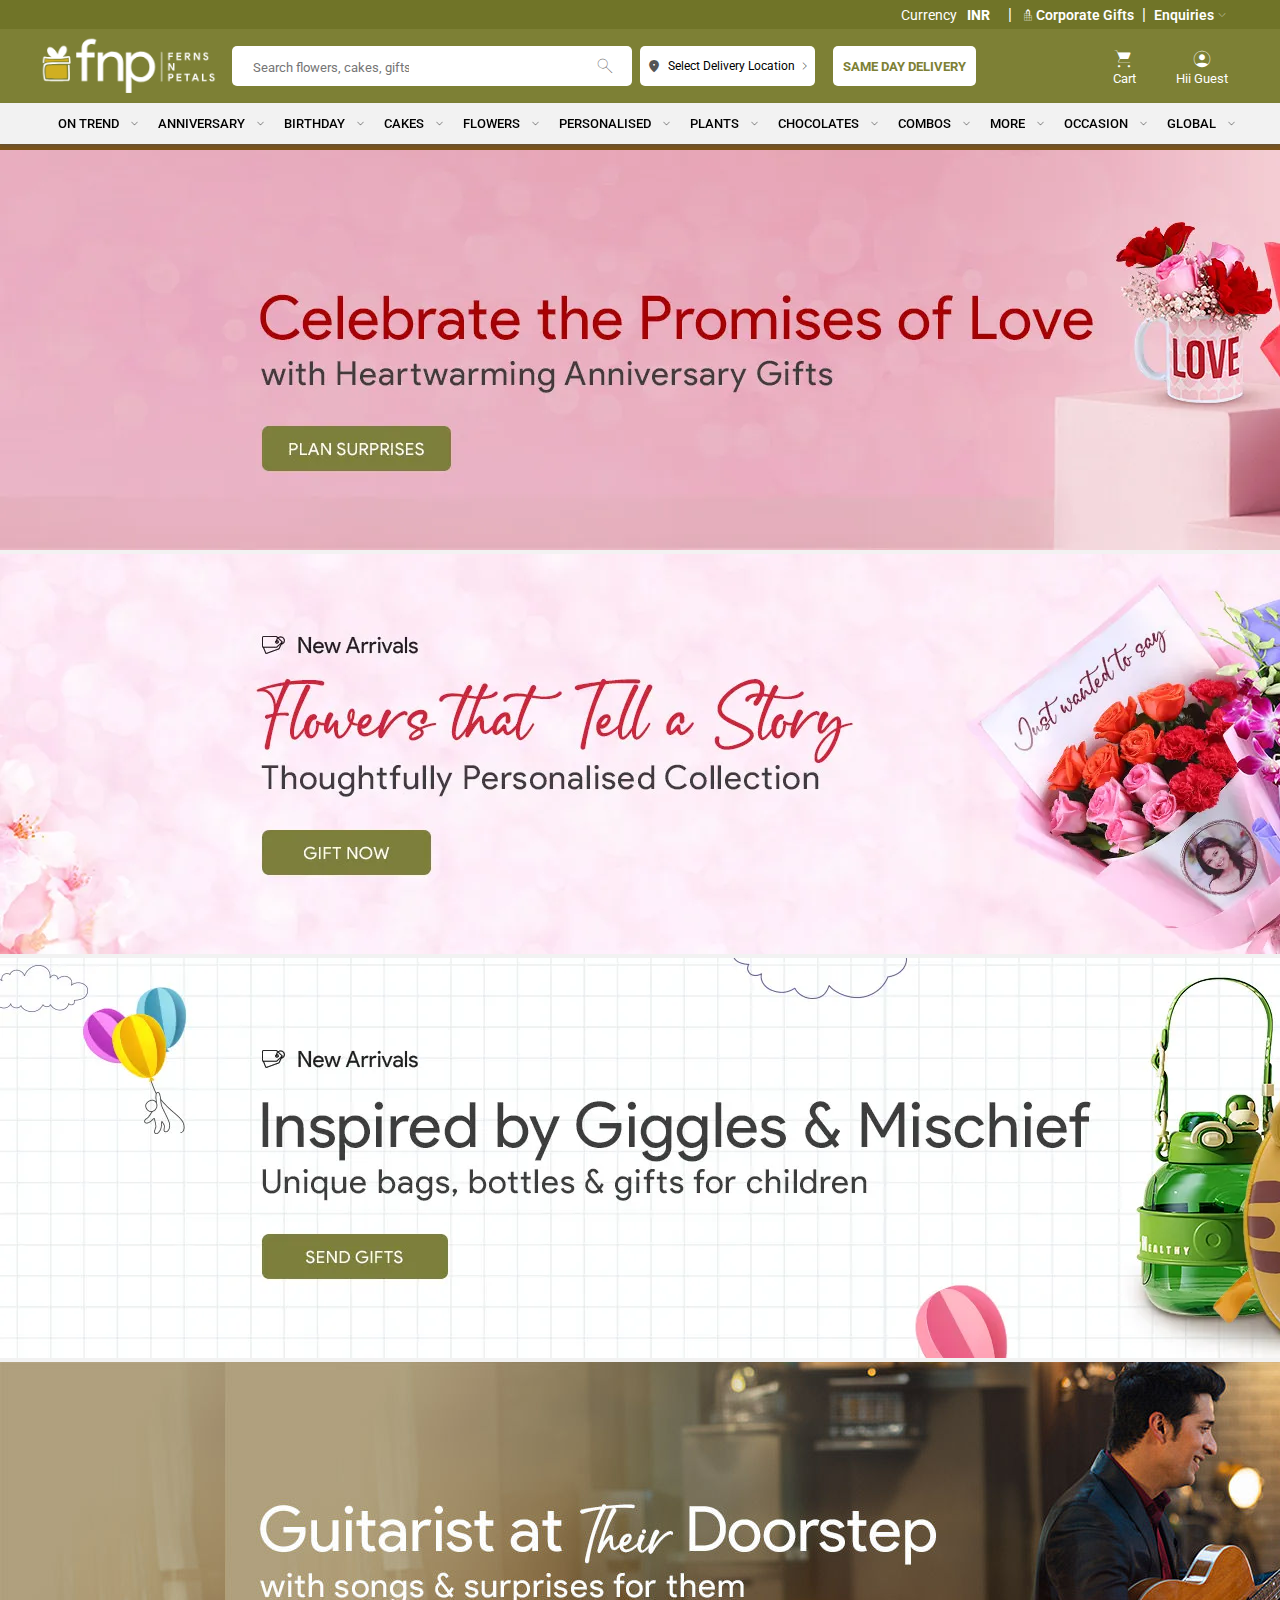
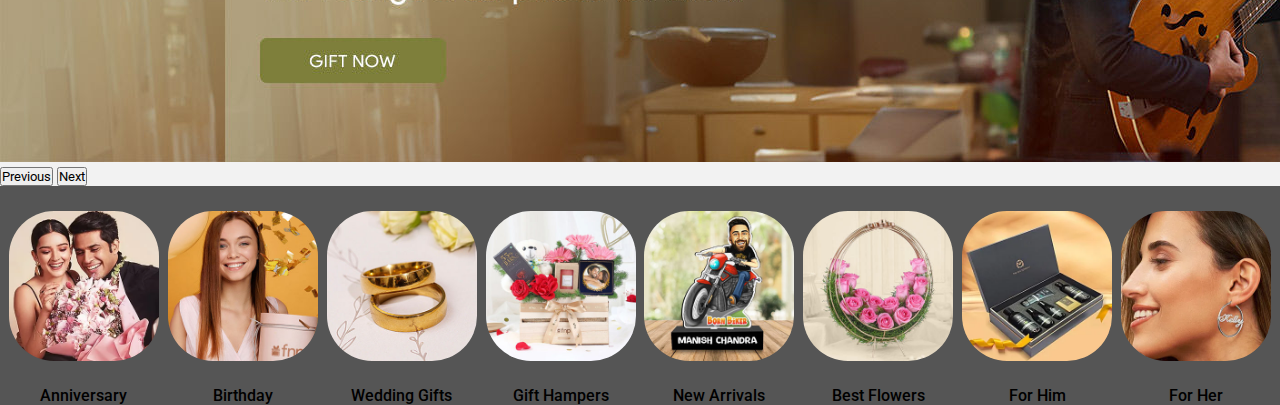
==== index.html @ ba860d09 "adding home page" ====
<!DOCTYPE html>
<html lang="en">
<head>
    <meta charset="UTF-8">
    <meta name="viewport" content="width=device-width, initial-scale=1.0">
    <title>FNP: India's #1 Online Gift Store | Flowers, Cakes, Gift Hampers etc.</title>
      <!-- favicon  -->
        <link rel="apple-touch-icon" sizes="180x180" href="./favicon/apple-touch-icon.png">
        <link rel="icon" type="image/png" sizes="32x32" href="./favicon/favicon-32x32.png">
        <link rel="icon" type="image/png" sizes="16x16" href="./favicon/favicon-16x16.png">
        <link rel="manifest" href="./favicon/site.webmanifest">
        <link rel="mask-icon" href="/safari-pinned-tab.svg" color="#5bbad5">
        <meta name="msapplication-TileColor" content="#da532c">
        <meta name="theme-color" content="#ffffff">
        <!-- css file -->
        <link rel="stylesheet" href="./css/style.css">
        <!-- bootstrap -->
        <link href="https://cdn.jsdelivr.net/npm/bootstrap@5.3.2/dist/css/bootstrap.min.css" rel="stylesheet" integrity="sha384-T3c6CoIi6uLrA9TneNEoa7RxnatzjcDSCmG1MXxSR1GAsXEV/Dwwykc2MPK8M2HN" crossorigin="anonymous">
        <!-- icon link -->
        <link rel="stylesheet" href="https://fonts.googleapis.com/css2?family=Material+Symbols+Outlined:opsz,wght,FILL,GRAD@24,400,1,0" />
        <!-- icons style -->
        <style>
.material-symbols-outlined {
  font-variation-settings:
  'FILL' 1,
  'wght' 100,
  'GRAD' -25,
  'opsz' 20
}
</style>
<body>
    <header>
        <nav>
            <div class="infotoolbar">
                <div class="text">
                    <a href="#" class="innertext">
                        <p class="currency">Currency<span class="inr">inr</span></p>
                        <!-- <i class="material-symbols-outlined">
                            expand_more
                        </i> -->
                        <i class="fa-solid fa-angle-down"></i>
                    </a>
                    <span class="partitionLine">|</span>
                    <a href="#" class="innertext">
                        <i class="material-symbols-outlined">
                            location_city
                            </i>
                       <p class="list"> Corporate Gifts</p>
                    </a>
                    <span class="partitionLine">|</span>
                    <a href="#" class="innertext">
                       <p class="list enquiries"> enquiries</p>
                        <i class="material-symbols-outlined">
                            expand_more
                        </i>
                      
                    </a>
                </div>
            </div>
            <!-- main tool bar -->
            <div class="maintoolbar">
                <div class="front">
                    <div class="logo">
                        <img src="./images/fnplogo.png" alt="fnp_logo">
                    </div>
                    <div class="input_icon_wrapper">
                            <form method="" action="">
                                <input type="text" name="search" size="" placeholder="       Search flowers, cakes, gifts, etc.">
                            </form>
                            <i class="material-symbols-outlined searchicon">
                                search
                            </i>
                    </div>
                    <div class="location">
                        <i class="material-symbols-outlined l_icon location_icon">
                            location_on
                        </i>
                        <p class="icon_text">select delivery location</p>
                        <i class="material-symbols-outlined forward_icon l_icon">
                                arrow_forward_ios
                        </i>
                    </div>
                    <div class="samedaydelivery">
                        <p class="icon_text ">same day delivery</p>
                    </div>
                    
                </div>
                <div class="end">
                    <div class="cart endbox">
                        <i class="material-symbols-outlined">
                            shopping_cart
                        </i>
                        <p>cart</p>
                    </div>
                    <div class="guest endbox">
                        <i class="material-symbols-outlined">
                            account_circle
                        </i>
                        <p>hii guest</p>
                    </div>
                </div>
            </div>
        </nav>
        <!-- categories -->
        <div class="categories">
            <div class="sub-categories">
                <p>on trend</p>
                <i class="material-symbols-outlined expand_more_icon">
                    expand_more
                </i>
            </div>
            <div class="sub-categories">
                <p>anniversary</p>
                <i class="material-symbols-outlined expand_more_icon">
                    expand_more
                </i>
            </div>
            <div class="sub-categories">
                <p>birthday</p>
                <i class="material-symbols-outlined expand_more_icon">
                    expand_more
                </i>
            </div>
            <div class="sub-categories">
                <p>cakes</p>
                <i class="material-symbols-outlined expand_more_icon">
                    expand_more
                </i>
            </div>
            <div class="sub-categories">
                <p>flowers</p>
                <i class="material-symbols-outlined expand_more_icon">
                    expand_more
                </i>
            </div>
            <div class="sub-categories">
                <p>personalised</p>
                <i class="material-symbols-outlined expand_more_icon">
                    expand_more
                </i>
            </div>
            <div class="sub-categories">
                <p>plants</p>
                <i class="material-symbols-outlined expand_more_icon">
                    expand_more
                </i>
            </div>
            <div class="sub-categories">
                <p>chocolates</p>
                <i class="material-symbols-outlined expand_more_icon">
                    expand_more
                </i>
            </div>
            <div class="sub-categories">
                <p>combos</p>
                <i class="material-symbols-outlined expand_more_icon">
                    expand_more
                </i>
            </div>
            <div class="sub-categories">
                <p>more</p>
                <i class="material-symbols-outlined expand_more_icon">
                    expand_more
                </i>
            </div>
            <div class="sub-categories">
                <p>occasion</p>
                <i class="material-symbols-outlined expand_more_icon">
                    expand_more
                </i>
            </div>
            <div class="sub-categories">
                <p>global</p>
                <i class="material-symbols-outlined expand_more_icon">
                    expand_more
                </i>
            </div>
        </div>
    </header>
    <div class="shadow">
    </div>
    <!--  ============================header end ==================================-->
    <main>
        <section class="crasoul">
        <!-- crawsol -->
                <div id="carouselExample" class="carousel slide">
                    <div class="carousel-inner">
                    <div class="carousel-item active">
                        <img src="./images/carousle/c1.webp" class="d-block w-100" alt="...">
                    </div>
                    <div class="carousel-item">
                        <img src="./images/carousle/c2.webp" class="d-block w-100" alt="...">
                    </div>
                    <div class="carousel-item">
                        <img src="./images/carousle/c3.webp" class="d-block w-100" alt="...">
                    </div>
                    <div class="carousel-item">
                        <img src="./images/carousle/c4.jpg" class="d-block w-100" alt="...">
                    </div>
                    </div>
                    <button class="carousel-control-prev" type="button" data-bs-target="#carouselExample" data-bs-slide="prev">
                    <span class="carousel-control-prev-icon" aria-hidden="true"></span>
                    <span class="visually-hidden">Previous</span>
                    </button>
                    <button class="carousel-control-next" type="button" data-bs-target="#carouselExample" data-bs-slide="next">
                    <span class="carousel-control-next-icon" aria-hidden="true"></span>
                    <span class="visually-hidden">Next</span>
                    </button>
                </div>
        </section>
        <!-- image 1st-->
        <section>
           <div class="img-sec-start1">
                <div class="img-section1">
                    <a>
                        <figure>
                            <img src="./images/image1stsection/s1.webp" alt="anniversary">
                        </figure>
                        
                        <p>anniversary</p>
                    </a>
                </div>
                <div class="img-section1">
                    <a>
                        <figure>
                            <img src="./images/image1stsection/s2.jpg" alt="anniversary">
                        </figure>
                        <p>birthday</p>
                    </a>
                </div>
                <div class="img-section1">
                    <a>
                        <figure>
                            <img src="./images/image1stsection/s3.jpg" alt="anniversary">
                        </figure>
                       
                        <p>wedding gifts</p>
                    </a>
                </div>
                <div class="img-section1">
                    <a>
                        <figure>
                            <img src="./images/image1stsection/s4.jpg" alt="anniversary">
                        </figure>
                      
                        <p>gift hampers</p>
                    </a>
                </div>
                <div class="img-section1">
                    <a>
                        <figure>
                            <img src="./images/image1stsection/s5.jpg" alt="anniversary">
                        </figure>
                        
                        <p>new arrivals</p>
                    </a>
                </div>
                <div class="img-section1">
                    <a>
                        <figure>
                            <img src="./images/image1stsection/s6.jpg" alt="anniversary">
                        </figure>
                        <p>best flowers</p>
                    </a>
                </div>
                <div class="img-section1">
                    <a>
                       <figure>
                            <img src="./images/image1stsection/s7.webp" alt="anniversary">
                       </figure>
                        <p>for him</p>
                    </a>
                </div>
                <div class="img-section1">
                    <a>
                        <figure>
                            <img src="./images/image1stsection/s8.webp" alt="anniversary">
                        </figure>
                        <p>for her</p>
                    </a>
                </div>
           </div>
        </section>
    </main>
    <!-- bootsttrap -->
    <script src="https://cdn.jsdelivr.net/npm/bootstrap@5.3.2/dist/js/bootstrap.bundle.min.js" integrity="sha384-C6RzsynM9kWDrMNeT87bh95OGNyZPhcTNXj1NW7RuBCsyN/o0jlpcV8Qyq46cDfL" crossorigin="anonymous"></script>
</body>
</html>
---- css/style.css ----
@import url('https://fonts.googleapis.com/css2?family=Poppins:ital,wght@0,400;1,100;1,700&family=Roboto&family=Roboto+Condensed:ital,wght@0,400;0,500;1,400&display=swap');

*{
    margin: 0px;
    padding: 0px;
    box-sizing: border-box;
    font-family: 'Roboto', sans-serif;
}

body{
    background-color: rgb(242,242,242);
    position: relative;
}

p{
    margin: 0px !important;
}
.material-symbols-outlined{
    font-size: 16px;
}

header{
    width: 100%;
    position: fixed;
    top: 0px;
    z-index: 2;
}  

nav{
    background-color: rgb(125,128,53);
    width: 100%;
}

.infotoolbar{
    background-color:rgb(112,116,40);
    padding: 5px 50px 5px 5px;
    width: 100%;
}

.text{
    display: flex;
    justify-content: flex-end;
    align-items: center;
    width: 100%;
}

.text>a{
    text-decoration: none;
    color: white;
    height: 100%;
}

.text>.innertext{
    display: flex;
    align-items: center;
    
    
}

.partitionLine{
    color: white;
    margin: 0px 8px;
}

.inr{
    text-transform: uppercase;
    font-weight: 800;
    font-family: 'Roboto', sans-serif;
    font-size: 14px;
    margin: 0px 10px;
}

.list{
    text-transform: capitalize;
    font-family: 'Roboto', sans-serif;
    font-size: 14px;
    font-weight: 600;
    
}

.enquiries{
    margin-right: 10px;
}

.currency{
    text-transform: capitalize;
    font-family: 'Roboto', sans-serif;
    font-size: 14px;
}

.innertext>i{
    font-size: 16px;
    vertical-align: baseline;
}

/*2 nav*/
.maintoolbar{
    display: flex;
    justify-content: space-between;
    align-items: center;
    width: 95%;
    margin: auto;
}

.front{
    display: flex;
    align-items: center;
    align-content: center;
}

.logo{
    width: 200px;
}

.logo>img{
    width: 100%;
}

.input_icon_wrapper{
    display: flex;
    background-color: rgb(255,255,255);
    border-radius: 5px; 
    height: 40px;
    width: 400px;
    align-items: center;
    justify-content: space-between;
}

.input_icon_wrapper>form>input{
    /* background-color: rgb(255,255,255);
    border-radius: 5px; */
    
    outline: none;
    border: none;
}

.searchicon{
    margin-top: 0px;
    margin-right: 15px;
    color: #555555;
}
.location{
    display: flex;
    background-color: white;
    height: 40px;
    margin: 0px 8px;
    align-items: center;
    border-radius: 5px;
}

.l_icon{
    margin: 0px 5px;
}

.location>.location_icon{
    font-size: 18px;
    font-weight: 500;
    vertical-align: baseline;
    color: #555555;
    
}
 .location>.forward_icon{
    font-size: 10px;
} 

.icon_text{
    font-family: 'Roboto', sans-serif;
    font-size: 12px;
    text-transform: capitalize;
}

.samedaydelivery{
    display: flex;
    background-color: white;
    height: 40px;
    margin: 0px 10px;
    align-items: center;
    padding: 10px;
    border-radius: 5px;
    background-color: white;
    color:  rgb(125,128,53);
}

.samedaydelivery>p{
    text-transform: uppercase;
    font-size: 13px;
    font-weight: 700;
}

/*main nav 2npart*/

.end{
    display: flex;
    justify-content: space-between;
}

.endbox{
    display: flex;
    flex-direction: column;
    margin: 0px 20px;
    align-items: center;
    color: white;
    text-transform: capitalize;
}

.endbox>p{
    font-size: 13px;
    font-weight: 400;
}

 /*header categories */

.categories{
    width: 100%;
    margin: auto;
    display: flex;
    padding-left: 50px;
    background-color: rgb(242,242,242);
    box-shadow: 0px 2px 3px 0px rgba(82, 81, 81, 0.5);
    z-index: 1;
    position: relative;
}

.sub-categories{
    display: flex;
    align-items: center;
    align-content: center;
    padding: 13px 8px;
}

.sub-categories>p{
    text-transform: uppercase;
    font-size: 13px;
    font-weight: 500;
}

.sub-categories>.expand_more_icon{
    font-size: 15px;
    font-weight: 600;
    margin-left: 8px;
} 

.shadow{
    width: 100%;
    height: 150px;
    background-color: rgb(124, 84, 25);
}

/* img section 1st img section */

.img-sec-start1{
    display: flex;
    justify-content: space-evenly;
    width: 100%;
    background-color: #555555;
}

.img-section1>a{
    display: flex;
    flex-direction: column;
    align-items: center;
   
}

.img-section1>a>figure{
    width: 150px;
    height: 150px;
    background-color: #555555;
    margin: 25px 0px;
    border-radius: 30%;
}

.img-section1>a>figure>img{
    width: 100%;
    border-radius: 30%;
}

.img-section1>a>p{
    text-transform: capitalize;
    font-size: 16px;
    font-weight: 500;
    font-family: 'Roboto', sans-serif;
}
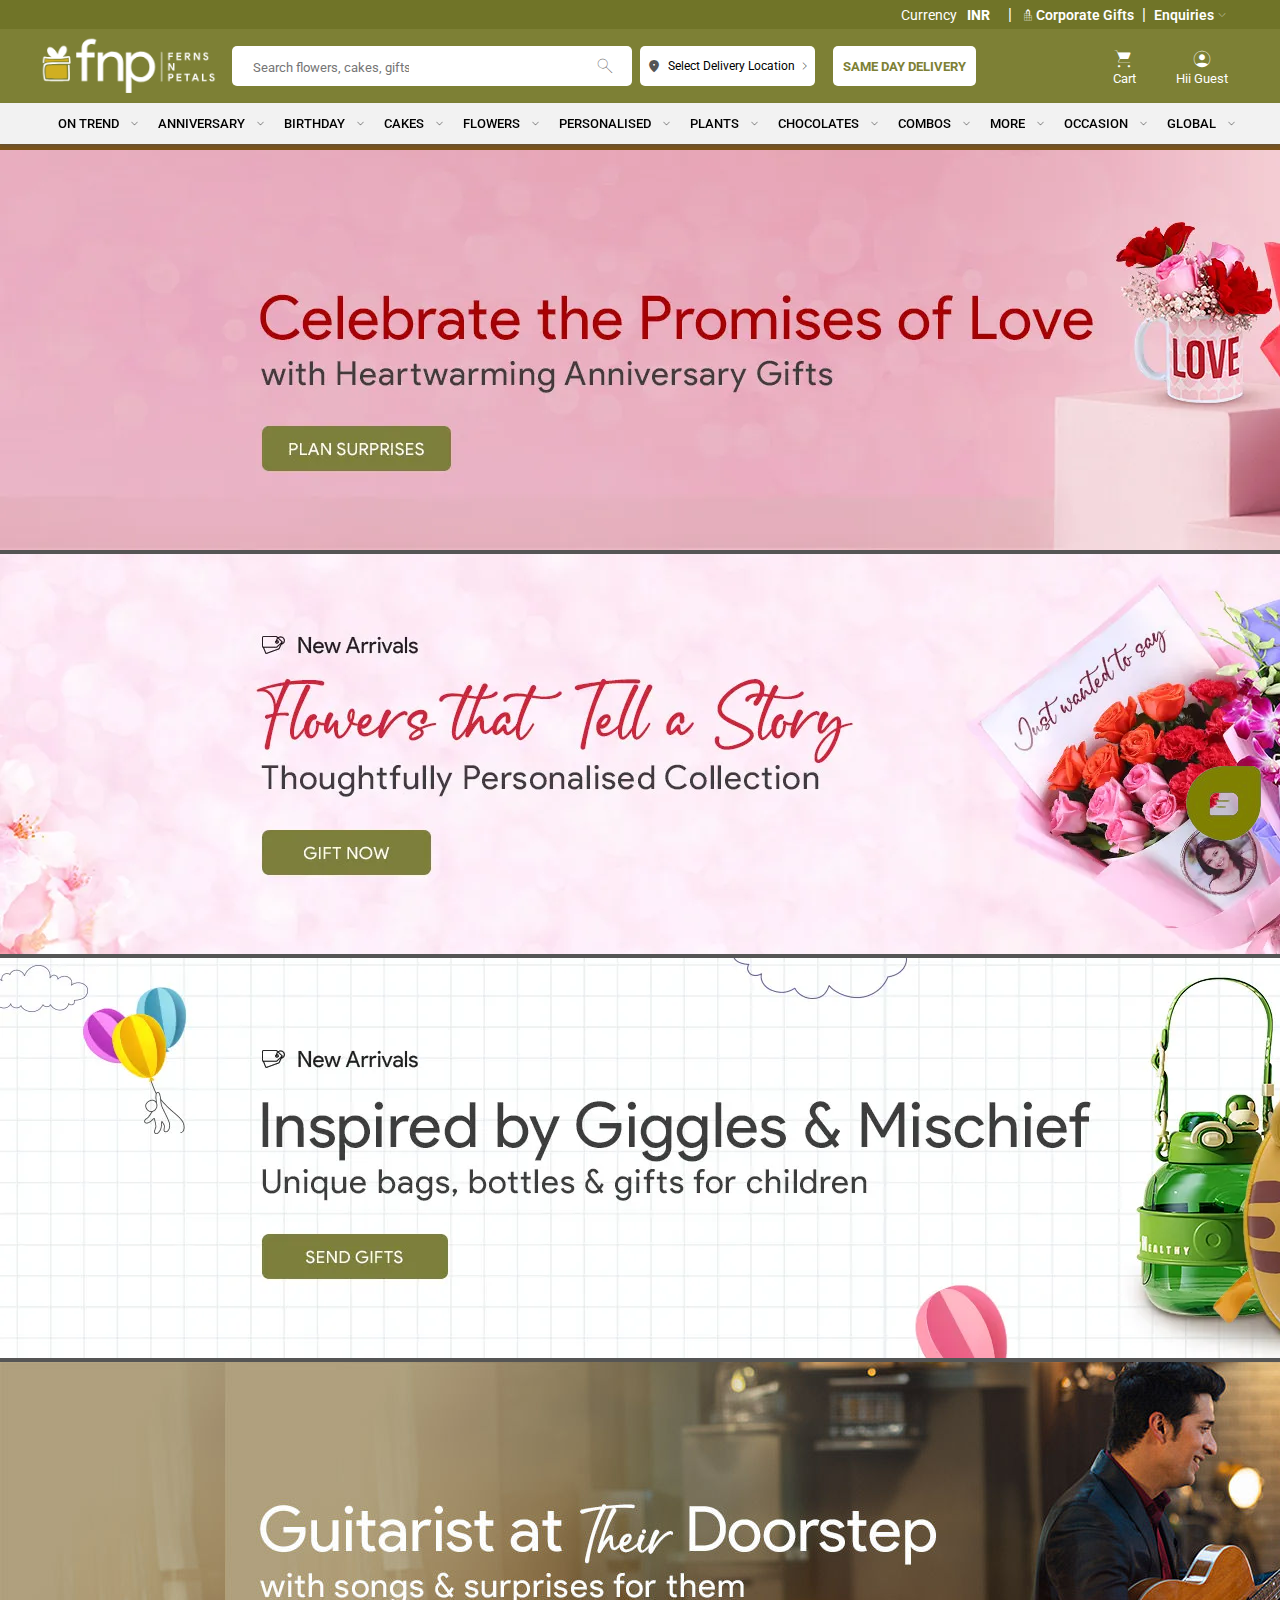
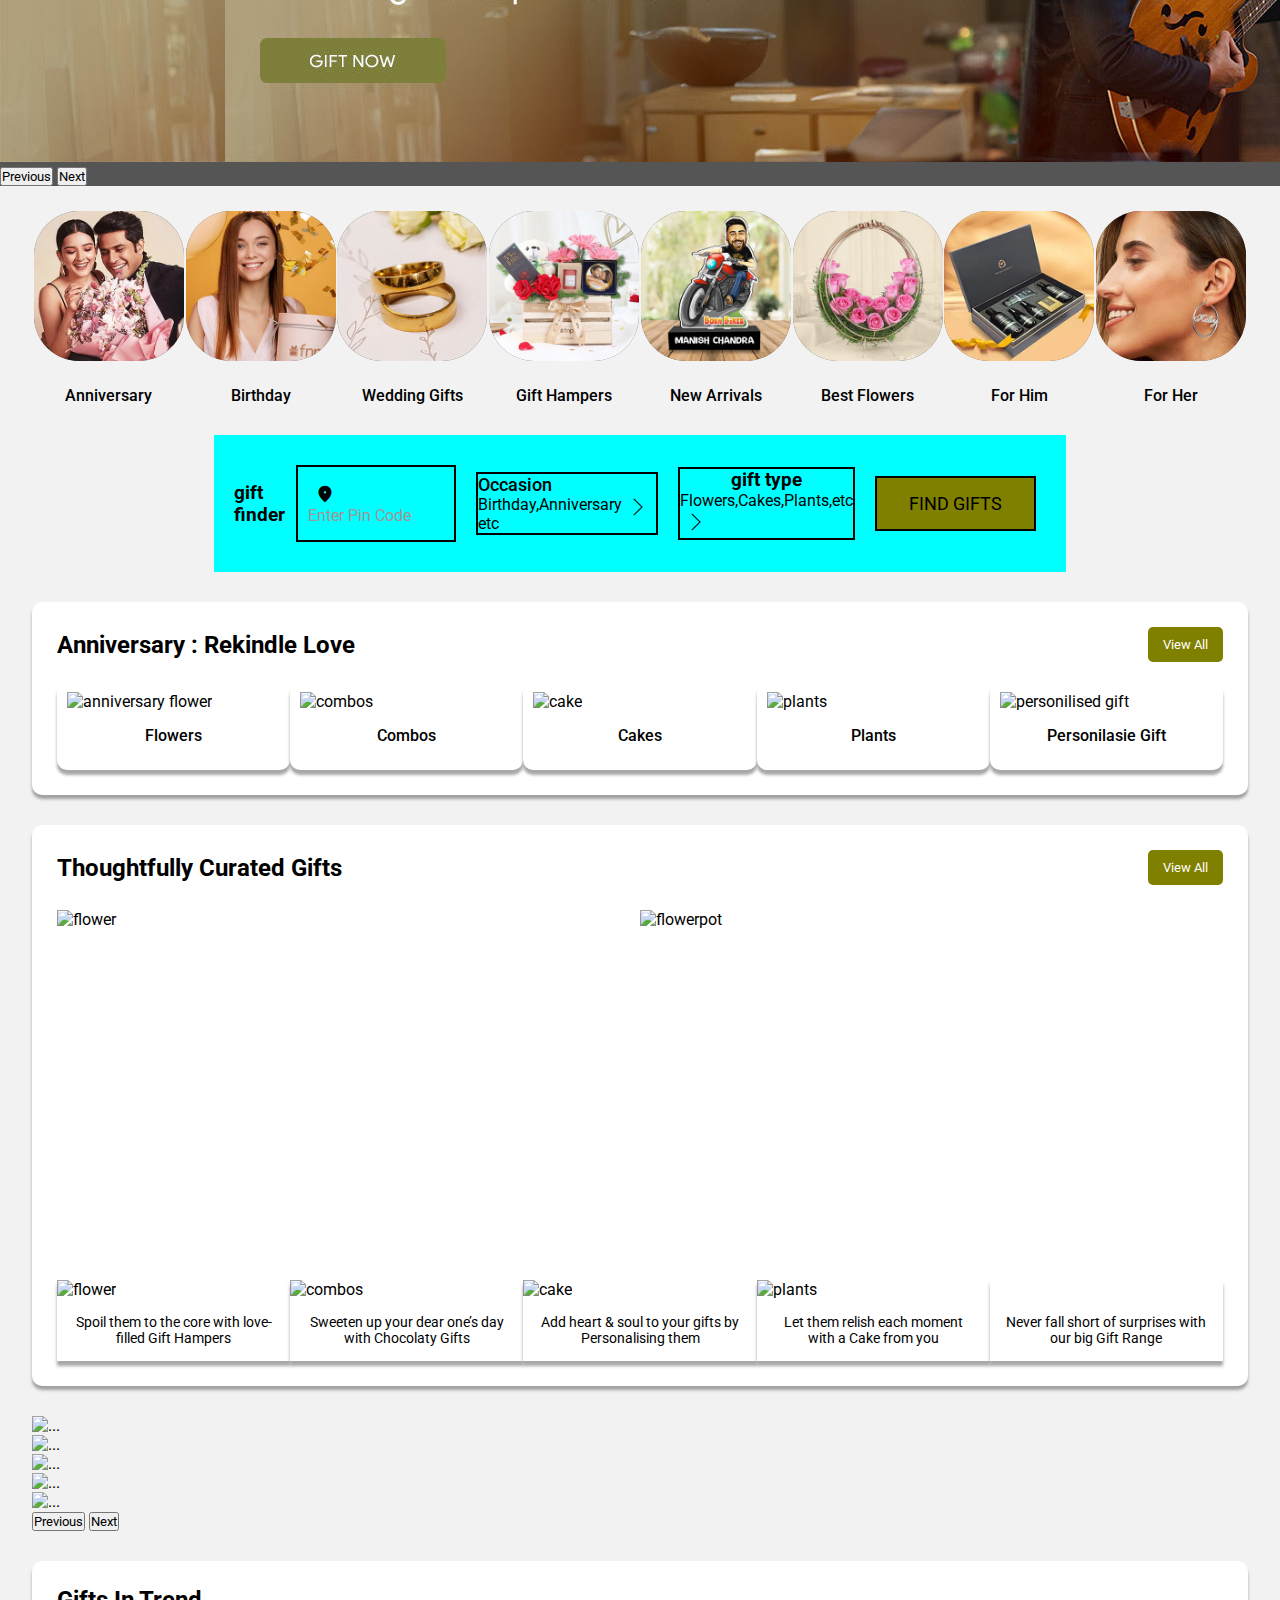
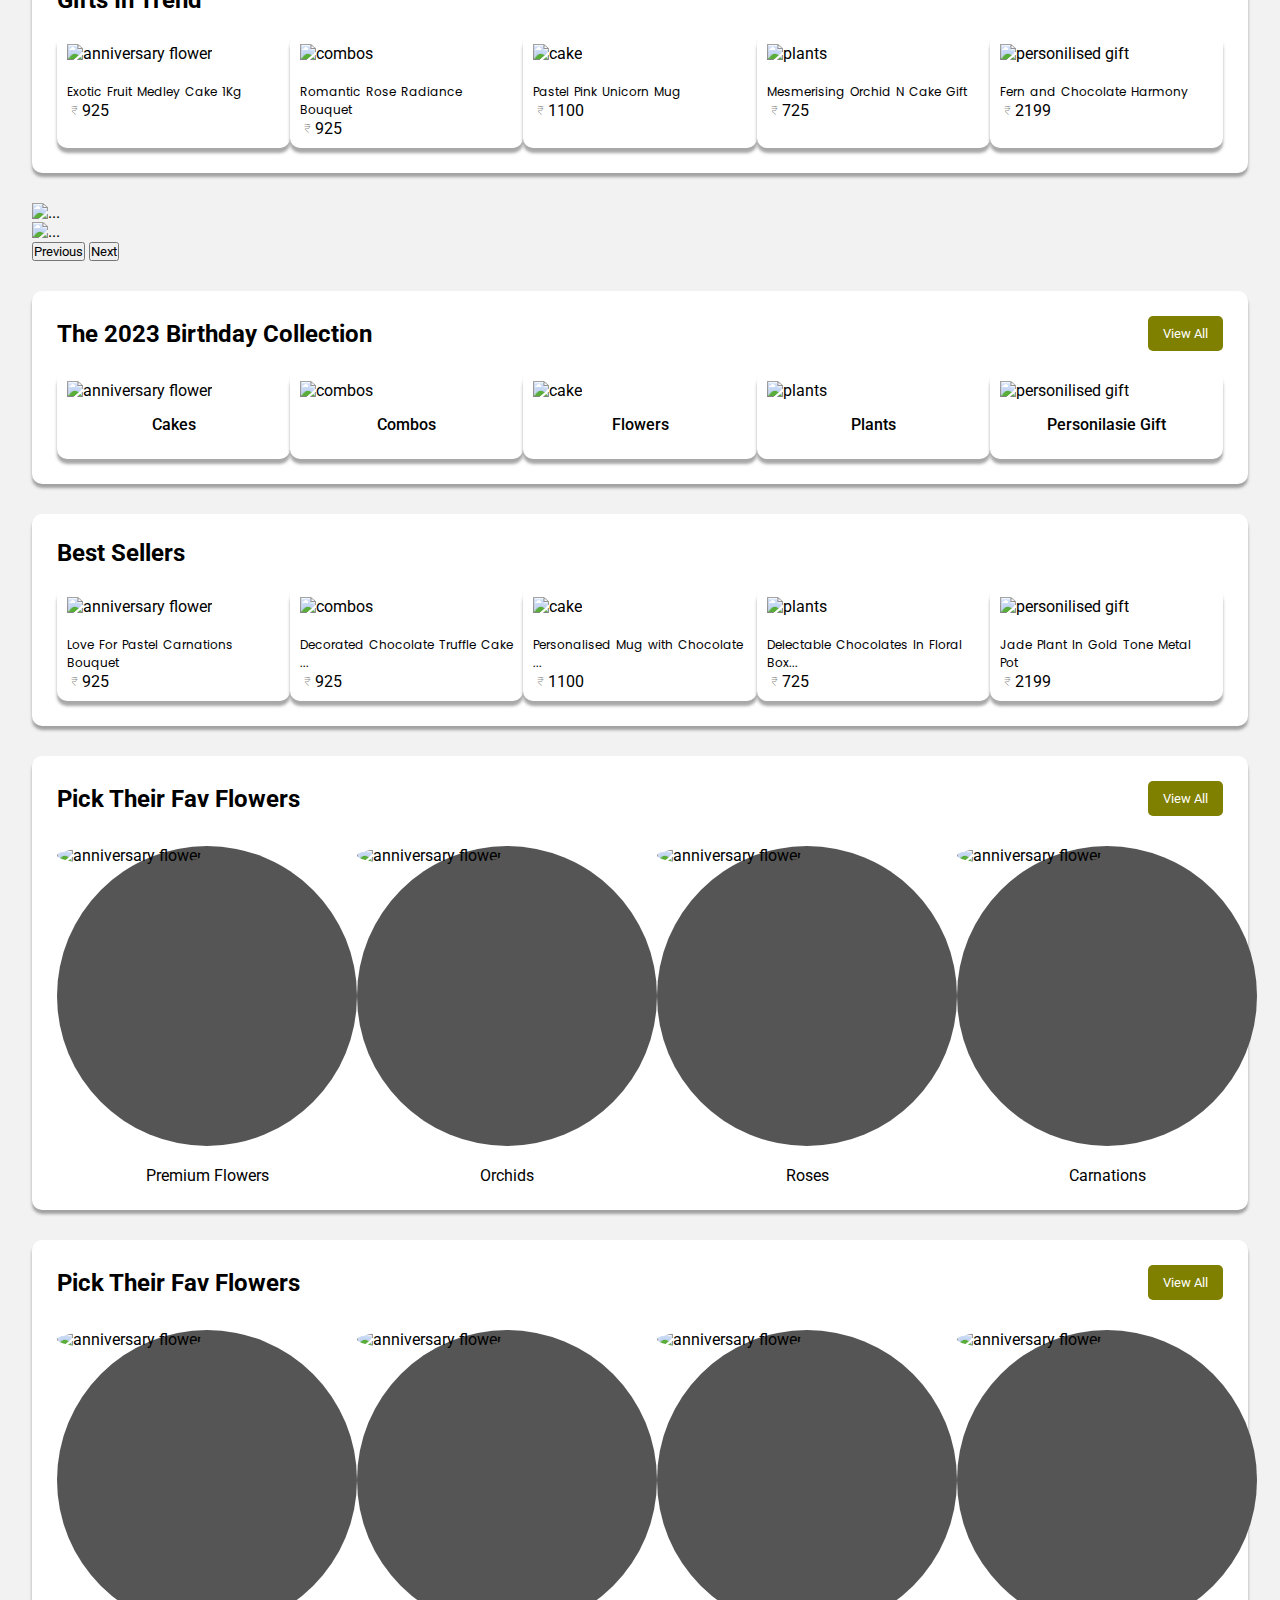
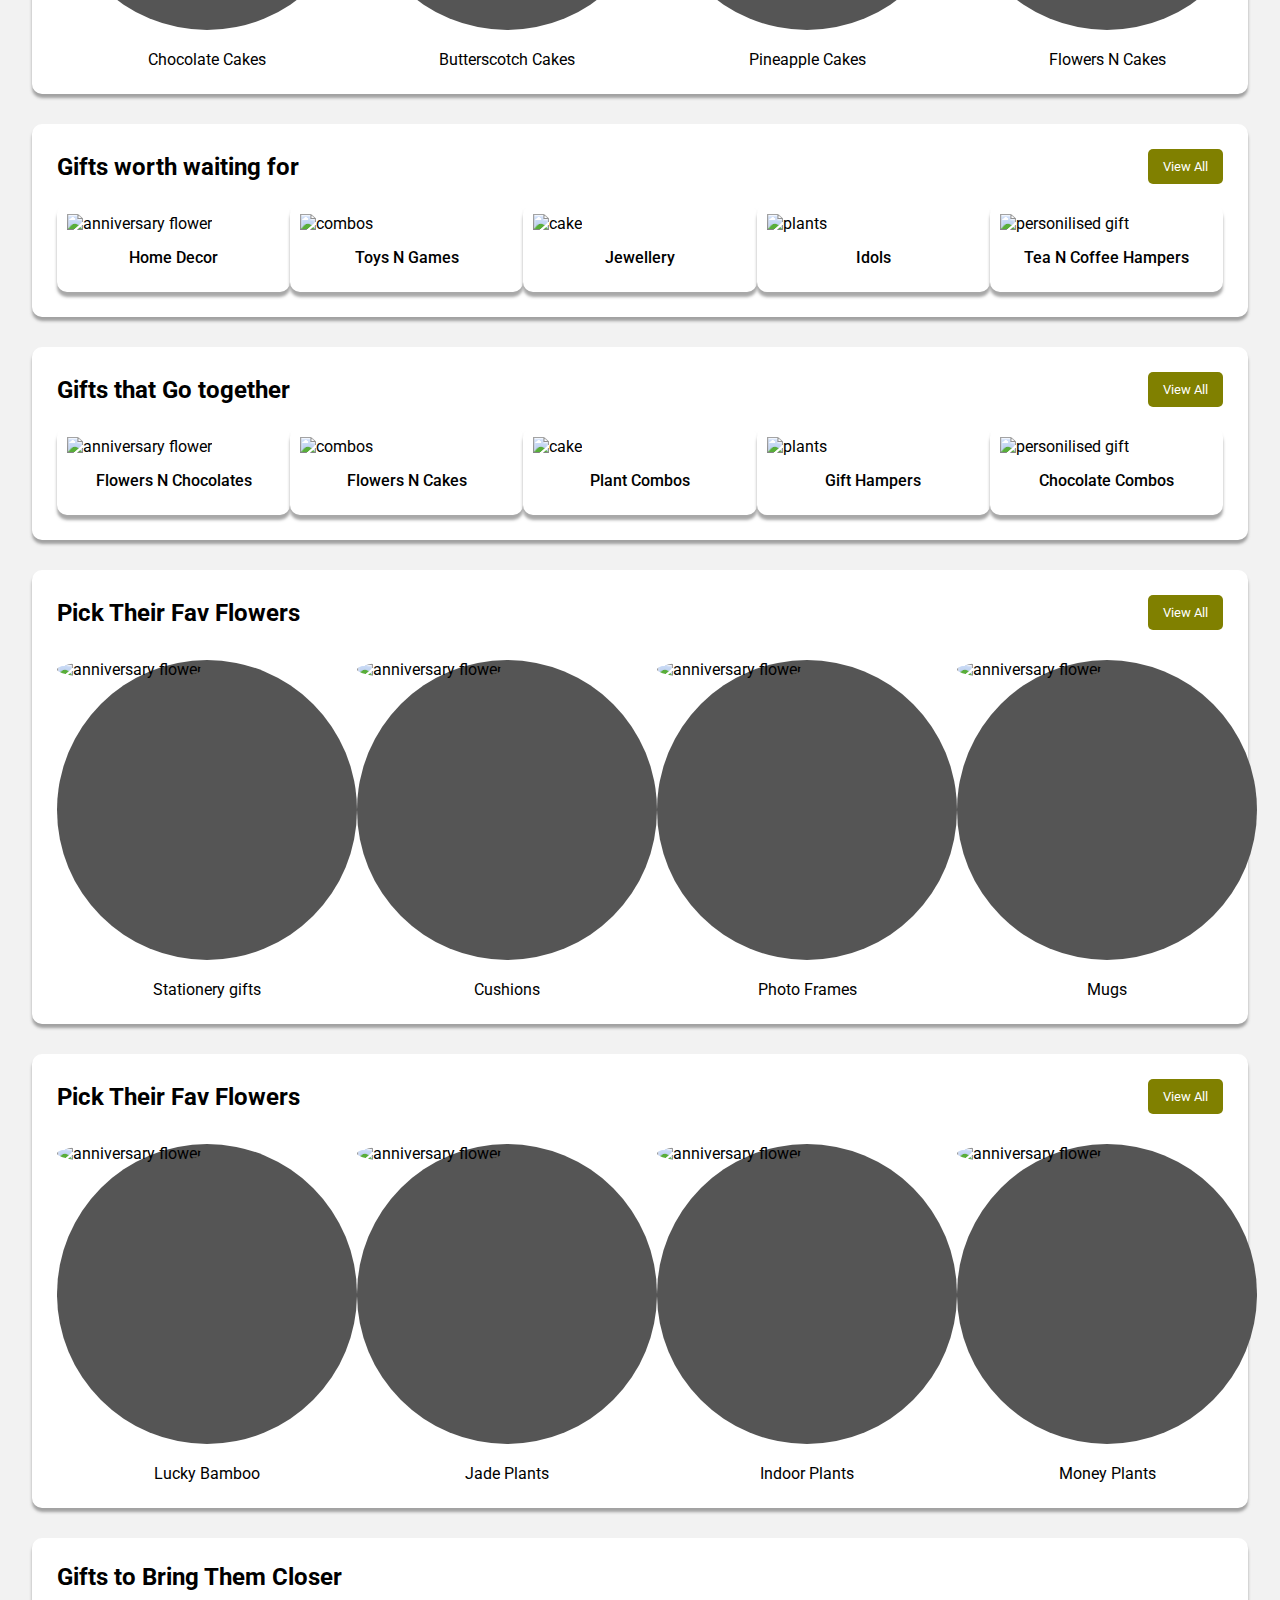
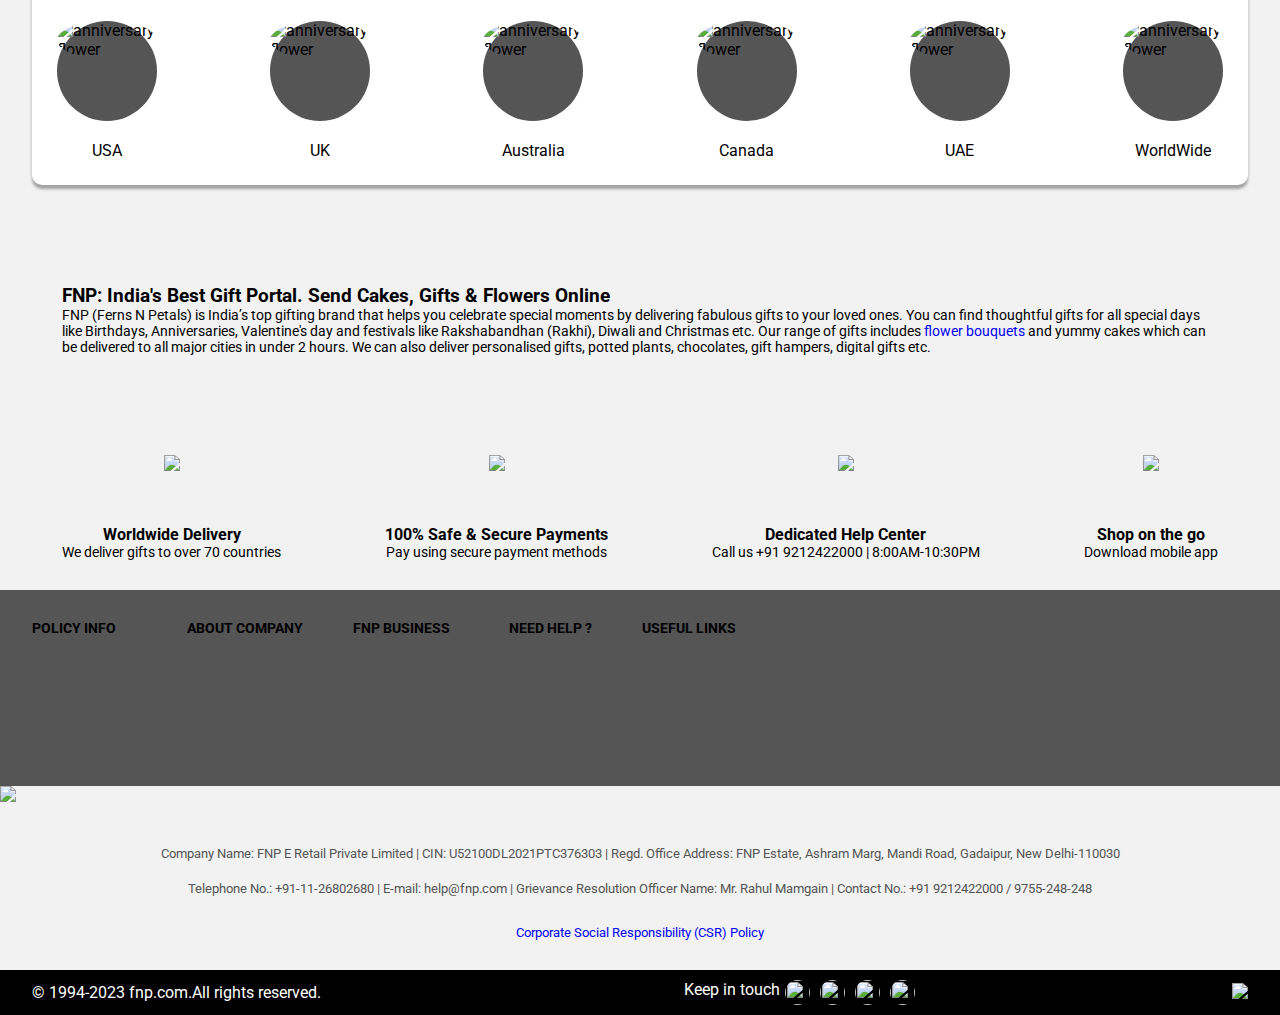
==== commit 126d1ab8: "adding chat section" ====
--- a/index.html
+++ b/index.html
@@ -104,73 +104,73 @@
         <!-- categories -->
         <div class="categories">
             <div class="sub-categories">
-                <p>on trend</p>
+                <a href="#">on trend</a>
                 <i class="material-symbols-outlined expand_more_icon">
                     expand_more
                 </i>
             </div>
             <div class="sub-categories">
-                <p>anniversary</p>
+                <a href="#">anniversary</a>
                 <i class="material-symbols-outlined expand_more_icon">
                     expand_more
                 </i>
             </div>
             <div class="sub-categories">
-                <p>birthday</p>
+                <a href="">birthday</a>
                 <i class="material-symbols-outlined expand_more_icon">
                     expand_more
                 </i>
             </div>
             <div class="sub-categories">
-                <p>cakes</p>
+                <a href="">cakes</a>
                 <i class="material-symbols-outlined expand_more_icon">
                     expand_more
                 </i>
             </div>
             <div class="sub-categories">
-                <p>flowers</p>
+                <a href="">flowers</a>
                 <i class="material-symbols-outlined expand_more_icon">
                     expand_more
                 </i>
             </div>
             <div class="sub-categories">
-                <p>personalised</p>
+                <a href="#">personalised</a>
                 <i class="material-symbols-outlined expand_more_icon">
                     expand_more
                 </i>
             </div>
             <div class="sub-categories">
-                <p>plants</p>
+                <a href="#">plants</a>
                 <i class="material-symbols-outlined expand_more_icon">
                     expand_more
                 </i>
             </div>
             <div class="sub-categories">
-                <p>chocolates</p>
+                <a href="#">chocolates</a>
                 <i class="material-symbols-outlined expand_more_icon">
                     expand_more
                 </i>
             </div>
             <div class="sub-categories">
-                <p>combos</p>
+                <a href="#">combos</a>
                 <i class="material-symbols-outlined expand_more_icon">
                     expand_more
                 </i>
             </div>
             <div class="sub-categories">
-                <p>more</p>
+                <a href="#">more</a>
                 <i class="material-symbols-outlined expand_more_icon">
                     expand_more
                 </i>
             </div>
             <div class="sub-categories">
-                <p>occasion</p>
+                <a href="#">occasion</a>
                 <i class="material-symbols-outlined expand_more_icon">
                     expand_more
                 </i>
             </div>
             <div class="sub-categories">
-                <p>global</p>
+                <a href="#">global</a>
                 <i class="material-symbols-outlined expand_more_icon">
                     expand_more
                 </i>
@@ -179,9 +179,9 @@
     </header>
     <div class="shadow">
     </div>
+    
     <!--  ============================header end ==================================-->
-    <main>
-        <section class="crasoul">
+    <section class="crasoul">
         <!-- crawsol -->
                 <div id="carouselExample" class="carousel slide">
                     <div class="carousel-inner">
@@ -208,80 +208,1067 @@
                     </button>
                 </div>
         </section>
-        <!-- image 1st-->
+    <main>
+        <div class="sub-main">
+                 <!-- image 1st-->
         <section>
-           <div class="img-sec-start1">
-                <div class="img-section1">
-                    <a>
+            <div class="img-sec-start1">
+                 <div class="img-section1">
+                     <a>
+                         <figure>
+                             <img src="./images/image1stsection/s1.webp" alt="anniversary">
+                         </figure>
+                         
+                         <p>anniversary</p>
+                     </a>
+                 </div>
+                 <div class="img-section1">
+                     <a>
+                         <figure>
+                             <img src="./images/image1stsection/s2.jpg" alt="anniversary">
+                         </figure>
+                         <p>birthday</p>
+                     </a>
+                 </div>
+                 <div class="img-section1">
+                     <a>
+                         <figure>
+                             <img src="./images/image1stsection/s3.jpg" alt="anniversary">
+                         </figure>
+                        
+                         <p>wedding gifts</p>
+                     </a>
+                 </div>
+                 <div class="img-section1">
+                     <a>
+                         <figure>
+                             <img src="./images/image1stsection/s4.jpg" alt="anniversary">
+                         </figure>
+                       
+                         <p>gift hampers</p>
+                     </a>
+                 </div>
+                 <div class="img-section1">
+                     <a>
+                         <figure>
+                             <img src="./images/image1stsection/s5.jpg" alt="anniversary">
+                         </figure>
+                         
+                         <p>new arrivals</p>
+                     </a>
+                 </div>
+                 <div class="img-section1">
+                     <a>
+                         <figure>
+                             <img src="./images/image1stsection/s6.jpg" alt="anniversary">
+                         </figure>
+                         <p>best flowers</p>
+                     </a>
+                 </div>
+                 <div class="img-section1">
+                     <a>
                         <figure>
-                            <img src="./images/image1stsection/s1.webp" alt="anniversary">
+                             <img src="./images/image1stsection/s7.webp" alt="anniversary">
                         </figure>
-                        
-                        <p>anniversary</p>
-                    </a>
-                </div>
-                <div class="img-section1">
-                    <a>
-                        <figure>
-                            <img src="./images/image1stsection/s2.jpg" alt="anniversary">
-                        </figure>
-                        <p>birthday</p>
-                    </a>
-                </div>
-                <div class="img-section1">
-                    <a>
-                        <figure>
-                            <img src="./images/image1stsection/s3.jpg" alt="anniversary">
-                        </figure>
-                       
-                        <p>wedding gifts</p>
-                    </a>
-                </div>
-                <div class="img-section1">
-                    <a>
-                        <figure>
-                            <img src="./images/image1stsection/s4.jpg" alt="anniversary">
-                        </figure>
-                      
-                        <p>gift hampers</p>
-                    </a>
-                </div>
-                <div class="img-section1">
-                    <a>
-                        <figure>
-                            <img src="./images/image1stsection/s5.jpg" alt="anniversary">
-                        </figure>
-                        
-                        <p>new arrivals</p>
-                    </a>
-                </div>
-                <div class="img-section1">
-                    <a>
-                        <figure>
-                            <img src="./images/image1stsection/s6.jpg" alt="anniversary">
-                        </figure>
-                        <p>best flowers</p>
-                    </a>
-                </div>
-                <div class="img-section1">
-                    <a>
-                       <figure>
-                            <img src="./images/image1stsection/s7.webp" alt="anniversary">
-                       </figure>
-                        <p>for him</p>
-                    </a>
-                </div>
-                <div class="img-section1">
-                    <a>
-                        <figure>
-                            <img src="./images/image1stsection/s8.webp" alt="anniversary">
-                        </figure>
-                        <p>for her</p>
-                    </a>
-                </div>
-           </div>
+                         <p>for him</p>
+                     </a>
+                 </div>
+                 <div class="img-section1">
+                     <a>
+                         <figure>
+                             <img src="./images/image1stsection/s8.webp" alt="anniversary">
+                         </figure>
+                         <p>for her</p>
+                     </a>
+                 </div>
+            </div>
+         </section>
+         <!-- ====================== -->
+         <!-- 3rd section -->
+         <section>
+             <div class="gift-finder-box">
+                 <h3>gift finder</h3>
+                 <div class="gift-finder"></div>
+                 <div class="pincode s-container">
+                     <i class="material-symbols-outlined l_icon location_icon">
+                         location_on
+                     </i>
+                     <p>enter pin code</p>
+                 </div>
+                 <div class="Occasion s-container">
+                     <div class="inner-text">
+                         <h3>Occasion</h3>
+                         <div class="text-icon">
+                             <p>Birthday,Anniversary etc</p>
+                             <i class="material-symbols-outlined forward_icon l_icon">
+                                 arrow_forward_ios
+                             </i>
+                         </div>
+                         
+                     </div>
+                     
+                 </div>
+                 <div class="gift-type s-container">
+                     <div class="inner-text">
+                         <div class="text">
+                             <h3>gift type</h3>
+                         <p>Flowers,Cakes,Plants,etc</p>
+                         </div>
+                         
+                         <div class="icon">
+                             <i class="material-symbols-outlined forward_icon l_icon">
+                             arrow_forward_ios
+                             </i>
+                         </div>
+                         
+                     </div>
+                 </div>
+                 <div class="find-gifts s-container">
+                     <p>find gifts</p>
+                 </div>
+             </div>
+         </section>
+         <!-- ====================== -->
+
+         <!--4th section-->
+ 
+ <!-- Anniversary section -->
+            <section>
+                <div class="anniversary-box">
+                    <div class="heading-button">
+                        <h3>Anniversary : Rekindle Love</h3>
+                        <button class="view">view all</button>
+                    </div>
+                    <div class="img-outer-part-p">
+                        <div class="img-inner-con">
+                            <div class="main-img-placed">
+                                <img src="./images/anniversary/a1.webp" alt="anniversary flower">
+                            </div>
+                            <div class="sub-heading">
+                                <p>flowers</p>
+                            </div>
+                        </div>
+                        <div class="img-inner-con">
+                            <div class="main-img-placed">
+                                <img src="./images/anniversary/a2.webp" alt="combos">
+                            </div>
+                            <div class="sub-heading">
+                                <p>combos</p>
+                            </div>
+                        </div>
+                        <div class="img-inner-con">
+                            <div class="main-img-placed">
+                                <img src="./images/anniversary/a3.webp" alt="cake">
+                            </div>
+                            <div class="sub-heading">
+                                <p>cakes</p>
+                            </div>
+                        </div>
+                        <div class="img-inner-con">
+                            <div class="main-img-placed">
+                                <img src="./images/anniversary/a4.webp" alt="plants">
+                            </div>
+                            <div class="sub-heading">
+                                <p>plants</p>
+                            </div>
+                        </div>
+                        <div class="img-inner-con">
+                            <div class="main-img-placed">
+                                <img src="./images/anniversary/a5.webp" alt="personilised gift">
+                            </div>
+                            <div class="sub-heading">
+                                <p>personilasie gift</p>
+                            </div>
+                        </div>
+                    </div>
+                </div>
+            </section>
+            <!-- ====================== -->
+            <!-- 5rd section --><!--half part is same as anniversary box-->
+            <!-- ====================== -->
+            <section>
+                <div class="anniversary-box">
+                    <div class="heading-button">
+                        <h3>Thoughtfully Curated Gifts</h3>
+                        <button class="view">view all</button>
+                    </div>
+                     <!--new added in this box-->
+                     <div class="card-5thsec">
+                        <div class="inner-card">
+                            <img src="./images/5thsection/5st1.webp" alt="flower">
+                        </div>
+                        <div class="inner-card">
+                            <img src="./images/5thsection/5st2.webp" alt="flowerpot">
+                        </div>
+                     </div>
+ 
+                    <div class="img-outer-part-p">
+                        <div class="img-inner-con-sec5">
+                            <div class="main-img-placed ">
+                                <img src="./images/5thsection/5s1.webp" alt="flower">
+                            </div>
+                            <div class="sub-heading-5sec">
+                                <p>Spoil them to the core with
+                                    love-filled Gift Hampers</p>
+                            </div>
+                        </div>
+                        <div class="img-inner-con-sec5">
+                            <div class="main-img-placed">
+                                <img src="./images/5thsection/5s2.webp" alt="combos">
+                            </div>
+                            <div class="sub-heading-5sec">
+                                <p>Sweeten up your dear one’s
+                                    day with Chocolaty Gifts</p>
+                            </div>
+                        </div>
+                        <div class="img-inner-con-sec5">
+                            <div class="main-img-placed">
+                                <img src="./images/5thsection/5s3.webp" alt="cake">
+                            </div>
+                            <div class="sub-heading-5sec">
+                                <p>Add heart & soul to your gifts
+                                    by Personalising them</p>
+                            </div>
+                        </div>
+                        <div class="img-inner-con-sec5">
+                            <div class="main-img-placed">
+                                <img src="./images/5thsection/5s4.webp" alt="plants">
+                            </div>
+                            <div class="sub-heading-5sec">
+                                <p>Let them relish each moment
+                                    with a Cake from you</p>
+                            </div>
+                        </div>
+                        <div class="img-inner-con-sec5">
+                            <div class="main-img-placed">
+                                <img src="./images/5thsection/5s5.webp" alt="">
+                            </div>
+                            <div class="sub-heading-5sec">
+                                <p>Never fall short of surprises
+                                    with our big Gift Range</p>
+                            </div>
+                        </div>
+                    </div>
+                </div>
+            </section>
+            <!-- ====================== -->
+            <!-- 5th section end  ***********************-->
+            <!-- ====================== -->
+            <!-- 6th section -->
+             <!--carousel-->
+            <section class="carousel-section6">
+                <div id="carouselExample1" class="carousel slide">
+                    <div class="carousel-inner">
+                    <div class="carousel-item active">
+                        <img src="./images/6thsection/6s1.jpg" class="d-block w-100" alt="...">
+                    </div>
+                    <div class="carousel-item">
+                        <img src="./images/6thsection/6s2.jpg" class="d-block w-100" alt="...">
+                    </div>
+                    <div class="carousel-item">
+                        <img src="./images/6thsection/6s3.webp" class="d-block w-100" alt="...">
+                    </div>
+                    <div class="carousel-item">
+                        <img src="./images/6thsection/6s4.webp" class="d-block w-100" alt="...">
+                    </div>
+                    <div class="carousel-item">
+                        <img src="./images/6thsection/6s5.webp" class="d-block w-100" alt="...">
+                    </div>
+                    </div>
+                    <button class="carousel-control-prev" type="button" data-bs-target="#carouselExample1" data-bs-slide="prev">
+                    <span class="carousel-control-prev-icon" aria-hidden="true"></span>
+                    <span class="visually-hidden">Previous</span>
+                    </button>
+                    <button class="carousel-control-next" type="button" data-bs-target="#carouselExample1" data-bs-slide="next">
+                    <span class="carousel-control-next-icon" aria-hidden="true"></span>
+                    <span class="visually-hidden">Next</span>
+                    </button>
+                </div>
+            </section>
+            <!-- 6th section end ***************************-->
+            <!-- section 7th  Gifts In Trend-->
+            <section>
+                <div class="anniversary-box">
+                    <div class="heading-button">
+                        <h3>Gifts In Trend</h3>
+                    </div>
+                    <div class="img-outer-part-p">
+                        <div class="img-inner-con">
+                            <div class="main-img-placed">
+                                <img src="./images/7thsection/7s1.webp" alt="anniversary flower">
+                            </div>
+                            <div class="sub-heading-sec7">
+                                <p>Exotic Fruit Medley Cake 1Kg</p>
+                                <div class="icon-rupee">
+                                    <i class="material-symbols-outlined">
+                                        currency_rupee
+                                    </i>
+                                    <span>925</span>
+                                </div>
+                            </div>
+                        </div>
+                        <div class="img-inner-con">
+                            <div class="main-img-placed">
+                                <img src="./images/7thsection/7s2.webp" alt="combos">
+                            </div>
+                            <div class="sub-heading-sec7">
+                                <p>Romantic Rose Radiance Bouquet</p>
+                                <div class="icon-rupee">
+                                    <i class="material-symbols-outlined">
+                                        currency_rupee
+                                    </i>
+                                    <span>925</span>
+                                </div>
+                            </div>
+                        </div>
+                        <div class="img-inner-con">
+                            <div class="main-img-placed">
+                                <img src="./images/7thsection/7s3.webp" alt="cake">
+                            </div>
+                            <div class="sub-heading-sec7">
+                                <p>Pastel Pink Unicorn Mug</p>
+                                <div class="icon-rupee">
+                                    <i class="material-symbols-outlined">
+                                        currency_rupee
+                                    </i>
+                                    <span>1100</span>
+                                </div>
+                            </div>
+                        </div>
+                        <div class="img-inner-con">
+                            <div class="main-img-placed">
+                                <img src="./images/7thsection/7s4.webp" alt="plants">
+                            </div>
+                            <div class="sub-heading-sec7">
+                                <p>Mesmerising Orchid N Cake Gift</p>
+                                <div class="icon-rupee">
+                                    <i class="material-symbols-outlined">
+                                        currency_rupee
+                                    </i>
+                                    <span>725</span>
+                                </div>
+                            </div>
+                        </div>
+                        <div class="img-inner-con">
+                            <div class="main-img-placed">
+                                <img src="./images/7thsection/7s5.webp" alt="personilised gift">
+                            </div>
+                            <div class="sub-heading-sec7">
+                                <p>Fern and Chocolate Harmony</p>
+                                <div class="icon-rupee">
+                                    <i class="material-symbols-outlined">
+                                        currency_rupee
+                                    </i>
+                                    <span>2199</span>
+                                </div>
+                            </div>
+                        </div>
+                    </div>
+                </div>
+            </section>
+            <!-- section 7th  Gifts In Trend end**************************-->
+            <!-- section 8 start -->
+            <!-- ====================== -->
+            <section class="carousel-section6">
+                <div id="carouselExample2" class="carousel slide">
+                    <div class="carousel-inner">
+                    <div class="carousel-item active">
+                        <img src="./images/section8/s81.webp" class="d-block w-100" alt="...">
+                    </div>
+                    <div class="carousel-item">
+                        <img src="./images/section8/s82.webp" class="d-block w-100" alt="...">
+                    </div>
+                    <button class="carousel-control-prev" type="button" data-bs-target="#carouselExample2" data-bs-slide="prev">
+                    <span class="carousel-control-prev-icon" aria-hidden="true"></span>
+                    <span class="visually-hidden">Previous</span>
+                    </button>
+                    <button class="carousel-control-next" type="button" data-bs-target="#carouselExample2" data-bs-slide="next">
+                    <span class="carousel-control-next-icon" aria-hidden="true"></span>
+                    <span class="visually-hidden">Next</span>
+                    </button>
+                </div>
+            </section>
+            <!-- section 8 start end***********************************************-->
+            <!-- ====================== -->
+            <!-- section 9  start    The 2023 Birthday Collection  (same as anniversary)-->
+            <section>
+                <div class="anniversary-box">
+                    <div class="heading-button">
+                        <h3>The 2023 Birthday Collection</h3>
+                        <button class="view">view all</button>
+                    </div>
+                    <div class="img-outer-part-p">
+                        <div class="img-inner-con">
+                            <div class="main-img-placed">
+                                <img src="./images/section9/9s1.webp" alt="anniversary flower">
+                            </div>
+                            <div class="sub-heading">
+                                <p>cakes</p>
+                            </div>
+                        </div>
+                        <div class="img-inner-con">
+                            <div class="main-img-placed">
+                                <img src="./images/section9/9s2.webp" alt="combos">
+                            </div>
+                            <div class="sub-heading">
+                                <p>combos</p>
+                            </div>
+                        </div>
+                        <div class="img-inner-con">
+                            <div class="main-img-placed">
+                                <img src="./images/section9/9s3.webp" alt="cake">
+                            </div>
+                            <div class="sub-heading">
+                                <p>flowers</p>
+                            </div>
+                        </div>
+                        <div class="img-inner-con">
+                            <div class="main-img-placed">
+                                <img src="./images/section9/9s4.webp" alt="plants">
+                            </div>
+                            <div class="sub-heading">
+                                <p>plants</p>
+                            </div>
+                        </div>
+                        <div class="img-inner-con">
+                            <div class="main-img-placed">
+                                <img src="./images/section9/9s5.webp" alt="personilised gift">
+                            </div>
+                            <div class="sub-heading">
+                                <p>personilasie gift</p>
+                            </div>
+                        </div>
+                    </div>
+                </div>
+            </section>
+            <!-- section 9  end    The 2023 Birthday Collection ****************************-->
+            <!-- ====================== -->
+            <!-- section 10  start Best Sellers (gifts isn trend)-->
+            <section>
+                <div class="anniversary-box">
+                    <div class="heading-button">
+                        <h3>Best Sellers</h3>
+                    </div>
+                    <div class="img-outer-part-p">
+                        <div class="img-inner-con">
+                            <div class="main-img-placed">
+                                <img src="./images/section10/0s1.webp" alt="anniversary flower">
+                            </div>
+                            <div class="sub-heading-sec7">
+                                <p>Love For Pastel Carnations Bouquet</p>
+                                <div class="icon-rupee">
+                                    <i class="material-symbols-outlined">
+                                        currency_rupee
+                                    </i>
+                                    <span>925</span>
+                                </div>
+                            </div>
+                        </div>
+                        <div class="img-inner-con">
+                            <div class="main-img-placed">
+                                <img src="./images/section10/0s2.webp" alt="combos">
+                            </div>
+                            <div class="sub-heading-sec7">
+                                <p>Decorated Chocolate Truffle Cake ...</p>
+                                <div class="icon-rupee">
+                                    <i class="material-symbols-outlined">
+                                        currency_rupee
+                                    </i>
+                                    <span>925</span>
+                                </div>
+                            </div>
+                        </div>
+                        <div class="img-inner-con">
+                            <div class="main-img-placed">
+                                <img src="./images/section10/0s3.webp" alt="cake">
+                            </div>
+                            <div class="sub-heading-sec7">
+                                <p>Personalised Mug with Chocolate ...</p>
+                                <div class="icon-rupee">
+                                    <i class="material-symbols-outlined">
+                                        currency_rupee
+                                    </i>
+                                    <span>1100</span>
+                                </div>
+                            </div>
+                        </div>
+                        <div class="img-inner-con">
+                            <div class="main-img-placed">
+                                <img src="./images/section10/0s4.webp" alt="plants">
+                            </div>
+                            <div class="sub-heading-sec7">
+                                <p>Delectable Chocolates In Floral Box...</p>
+                                <div class="icon-rupee">
+                                    <i class="material-symbols-outlined">
+                                        currency_rupee
+                                    </i>
+                                    <span>725</span>
+                                </div>
+                            </div>
+                        </div>
+                        <div class="img-inner-con">
+                            <div class="main-img-placed">
+                                <img src="./images/section10/0s5.webp" alt="personilised gift">
+                            </div>
+                            <div class="sub-heading-sec7">
+                                <p>Jade Plant In Gold Tone Metal Pot</p>
+                                <div class="icon-rupee">
+                                    <i class="material-symbols-outlined">
+                                        currency_rupee
+                                    </i>
+                                    <span>2199</span>
+                                </div>
+                            </div>
+                        </div>
+                    </div>
+                </div>
+            </section>
+            <!-- section 10 end start Best Sellers (gifts isn trend) ************************-->
+             <!-- ====================== -->
+            <!-- section 11  start Best Sellers (gifts isn trend)-->
+            <section>
+                <div class="anniversary-box">
+                    <div class="heading-button">
+                        <h3>Pick Their Fav Flowers</h3>
+                        <button class="view">view all</button>
+                    </div>
+                    <div class="sec11-img-containe">
+                        <div class="img-outer-part-p">
+                            <div class="img-inner-con-sec11">
+                                <div class="main-img-placed-sec11">
+                                    <img src="./images/section11/11s1.webp" alt="anniversary flower">
+                                </div>
+                                <div class="sub-heading-sec11">
+                                    <p>Premium Flowers</p>
+                                </div>
+                            </div>
+                        </div>
+                        <div class="img-outer-part-p">
+                            <div class="img-inner-con-sec11">
+                                <div class="main-img-placed-sec11">
+                                    <img src="./images/section11/11s2.webp" alt="anniversary flower">
+                                </div>
+                                <div class="sub-heading-sec11">
+                                    <p>Orchids</p>
+                                </div>
+                            </div>
+                        </div>
+                        <div class="img-outer-part-p">
+                            <div class="img-inner-con-sec11">
+                                <div class="main-img-placed-sec11">
+                                    <img src="./images/section11/11s3.webp" alt="anniversary flower">
+                                </div>
+                                <div class="sub-heading-sec11">
+                                    <p>Roses</p>
+                                </div>
+                            </div>
+                        </div>
+                        <div class="img-outer-part-p">
+                            <div class="img-inner-con-sec11">
+                                <div class="main-img-placed-sec11">
+                                    <img src="./images/section11/11s4.webp" alt="anniversary flower">
+                                </div>
+                                <div class="sub-heading-sec11">
+                                    <p>Carnations</p>
+                                </div>
+                            </div>
+                        </div>
+                    </div>
+                </div>
+            </section>
+            <!-- section 11  end Best Sellers (gifts isn trend) ***********-->
+            <!-- ====================== -->
+            <!-- section 12  start Bakery-Fresh Cakes (Pick Their Fav Flowers)-->
+            <section>
+                <div class="anniversary-box">
+                    <div class="heading-button">
+                        <h3>Pick Their Fav Flowers</h3>
+                        <button class="view">view all</button>
+                    </div>
+                    <div class="sec11-img-containe">
+                        <div class="img-outer-part-p">
+                            <div class="img-inner-con-sec11">
+                                <div class="main-img-placed-sec11">
+                                    <img src="./images/section12/12s1.webp" alt="anniversary flower">
+                                </div>
+                                <div class="sub-heading-sec11">
+                                    <p>Chocolate Cakes</p>
+                                </div>
+                            </div>
+                        </div>
+                        <div class="img-outer-part-p">
+                            <div class="img-inner-con-sec11">
+                                <div class="main-img-placed-sec11">
+                                    <img src="./images/section12/12s2.webp" alt="anniversary flower">
+                                </div>
+                                <div class="sub-heading-sec11">
+                                    <p>Butterscotch Cakes</p>
+                                </div>
+                            </div>
+                        </div>
+                        <div class="img-outer-part-p">
+                            <div class="img-inner-con-sec11">
+                                <div class="main-img-placed-sec11">
+                                    <img src="./images/section12/12s3.webp" alt="anniversary flower">
+                                </div>
+                                <div class="sub-heading-sec11">
+                                    <p>Pineapple Cakes</p>
+                                </div>
+                            </div>
+                        </div>
+                        <div class="img-outer-part-p">
+                            <div class="img-inner-con-sec11">
+                                <div class="main-img-placed-sec11">
+                                    <img src="./images/section12/12s4.webp" alt="anniversary flower">
+                                </div>
+                                <div class="sub-heading-sec11">
+                                    <p>Flowers N Cakes</p>
+                                </div>
+                            </div>
+                        </div>
+                    </div>
+                </div>
+            </section>
+            <!-- section 12  end Best Sellers (gifts isn trend) ***********-->
+            <!-- ====================== -->
+            <!-- section 13  start Gifts worth waiting for (anniversary)-->
+            <section>
+                <div class="anniversary-box">
+                    <div class="heading-button">
+                        <h3>Gifts worth waiting for</h3>
+                        <button class="view">view all</button>
+                    </div>
+                    <div class="img-outer-part-p">
+                        <div class="img-inner-con">
+                            <div class="main-img-placed">
+                                <img src="./images/section13/13s1.webp" alt="anniversary flower">
+                            </div>
+                            <div class="sub-heading">
+                                <p>Home Decor</p>
+                            </div>
+                        </div>
+                        <div class="img-inner-con">
+                            <div class="main-img-placed">
+                                <img src="./images/section13/13s2.webp" alt="combos">
+                            </div>
+                            <div class="sub-heading">
+                                <p>Toys n Games</p>
+                            </div>
+                        </div>
+                        <div class="img-inner-con">
+                            <div class="main-img-placed">
+                                <img src="./images/section13/13s3.webp" alt="cake">
+                            </div>
+                            <div class="sub-heading">
+                                <p>Jewellery</p>
+                            </div>
+                        </div>
+                        <div class="img-inner-con">
+                            <div class="main-img-placed">
+                                <img src="./images/section13/13s4.webp" alt="plants">
+                            </div>
+                            <div class="sub-heading">
+                                <p>Idols</p>
+                            </div>
+                        </div>
+                        <div class="img-inner-con">
+                            <div class="main-img-placed">
+                                <img src="./images/section13/13s5.webp" alt="personilised gift">
+                            </div>
+                            <div class="sub-heading">
+                                <p>Tea n Coffee Hampers</p>
+                            </div>
+                        </div>
+                    </div>
+                </div>
+            </section>
+            <!-- section 13  end Gifts worth waiting for ***********-->
+            <!-- ====================== -->
+            <!-- section 14  start Gifts that Go together (anniversary)-->
+            <section>
+                <div class="anniversary-box">
+                    <div class="heading-button">
+                        <h3>Gifts that Go together</h3>
+                        <button class="view">view all</button>
+                    </div>
+                    <div class="img-outer-part-p">
+                        <div class="img-inner-con">
+                            <div class="main-img-placed">
+                                <img src="./images/section14/14s1.webp" alt="anniversary flower">
+                            </div>
+                            <div class="sub-heading">
+                                <p>Flowers N Chocolates</p>
+                            </div>
+                        </div>
+                        <div class="img-inner-con">
+                            <div class="main-img-placed">
+                                <img src="./images/section14/14s2.webp" alt="combos">
+                            </div>
+                            <div class="sub-heading">
+                                <p>Flowers N Cakes</p>
+                            </div>
+                        </div>
+                        <div class="img-inner-con">
+                            <div class="main-img-placed">
+                                <img src="./images/section14/14s3.webp" alt="cake">
+                            </div>
+                            <div class="sub-heading">
+                                <p>Plant Combos</p>
+                            </div>
+                        </div>
+                        <div class="img-inner-con">
+                            <div class="main-img-placed">
+                                <img src="./images/section14/14s4.webp" alt="plants">
+                            </div>
+                            <div class="sub-heading">
+                                <p>Gift Hampers</p>
+                            </div>
+                        </div>
+                        <div class="img-inner-con">
+                            <div class="main-img-placed">
+                                <img src="./images/section14/14s5.webp" alt="personilised gift">
+                            </div>
+                            <div class="sub-heading">
+                                <p>Chocolate Combos</p>
+                            </div>
+                        </div>
+                    </div>
+                </div>
+            </section>
+            <!-- section 14  end Gifts that Go together ***********-->
+            <!-- ====================== -->
+            <!-- section 15 Gifts That Tell Stories (Pick Their Fav Flowers)-->
+            <section>
+                <div class="anniversary-box">
+                    <div class="heading-button">
+                        <h3>Pick Their Fav Flowers</h3>
+                        <button class="view">view all</button>
+                    </div>
+                    <div class="sec11-img-containe">
+                        <div class="img-outer-part-p">
+                            <div class="img-inner-con-sec11">
+                                <div class="main-img-placed-sec11">
+                                    <img src="./images/section15/15s1.webp" alt="anniversary flower">
+                                </div>
+                                <div class="sub-heading-sec11">
+                                    <p>Stationery gifts</p>
+                                </div>
+                            </div>
+                        </div>
+                        <div class="img-outer-part-p">
+                            <div class="img-inner-con-sec11">
+                                <div class="main-img-placed-sec11">
+                                    <img src="./images/section15/15s2.webp" alt="anniversary flower">
+                                </div>
+                                <div class="sub-heading-sec11">
+                                    <p>Cushions</p>
+                                </div>
+                            </div>
+                        </div>
+                        <div class="img-outer-part-p">
+                            <div class="img-inner-con-sec11">
+                                <div class="main-img-placed-sec11">
+                                    <img src="./images/section15/15s3.webp" alt="anniversary flower">
+                                </div>
+                                <div class="sub-heading-sec11">
+                                    <p>Photo Frames</p>
+                                </div>
+                            </div>
+                        </div>
+                        <div class="img-outer-part-p">
+                            <div class="img-inner-con-sec11">
+                                <div class="main-img-placed-sec11">
+                                    <img src="./images/section15/15s4.webp" alt="anniversary flower">
+                                </div>
+                                <div class="sub-heading-sec11">
+                                    <p>Mugs</p>
+                                </div>
+                            </div>
+                        </div>
+                    </div>
+                </div>
+            </section>
+            <!-- section 15  end  Gifts That Tell Stories ***********-->
+            <!-- ====================== -->
+            <!-- section 16 Plants For Every Vibe (Pick Their Fav Flowers)-->
+            <section>
+                <div class="anniversary-box">
+                    <div class="heading-button">
+                        <h3>Pick Their Fav Flowers</h3>
+                        <button class="view">view all</button>
+                    </div>
+                    <div class="sec11-img-containe">
+                        <div class="img-outer-part-p">
+                            <div class="img-inner-con-sec11">
+                                <div class="main-img-placed-sec11">
+                                    <img src="./images/section16/16s1.webp" alt="anniversary flower">
+                                </div>
+                                <div class="sub-heading-sec11">
+                                    <p>Lucky Bamboo</p>
+                                </div>
+                            </div>
+                        </div>
+                        <div class="img-outer-part-p">
+                            <div class="img-inner-con-sec11">
+                                <div class="main-img-placed-sec11">
+                                    <img src="./images/section12/12s2.webp" alt="anniversary flower">
+                                </div>
+                                <div class="sub-heading-sec11">
+                                    <p>Jade Plants</p>
+                                </div>
+                            </div>
+                        </div>
+                        <div class="img-outer-part-p">
+                            <div class="img-inner-con-sec11">
+                                <div class="main-img-placed-sec11">
+                                    <img src="./images/section16/16s3.webp" alt="anniversary flower">
+                                </div>
+                                <div class="sub-heading-sec11">
+                                    <p>Indoor Plants</p>
+                                </div>
+                            </div>
+                        </div>
+                        <div class="img-outer-part-p">
+                            <div class="img-inner-con-sec11">
+                                <div class="main-img-placed-sec11">
+                                    <img src="./images/section16/16s4.webp" alt="anniversary flower">
+                                </div>
+                                <div class="sub-heading-sec11">
+                                    <p>Money Plants</p>
+                                </div>
+                            </div>
+                        </div>
+                    </div>
+                </div>
+            </section>
+            <!-- section 16  end  Plants For Every Vibe ***********-->
+            <!-- section 17 Gifts to Bring Them Closer (Pick Their Fav Flowers)-->
+            <section>
+                <div class="anniversary-box">
+                    <div class="heading-button">
+                        <h3>Gifts to Bring Them Closer</h3>
+                    </div>
+                    <div class="sec11-img-containe">
+                        <div class="img-outer-part-p">
+                            <div class="img-inner-con-sec17">
+                                <div class="main-img-placed-sec17">
+                                    <img src="./images/section17/17s1.webp" alt="anniversary flower">
+                                </div>
+                                <div class="sub-heading-sec17">
+                                    <p>USA</p>
+                                </div>
+                            </div>
+                        </div> 
+                        <div class="img-outer-part-p">
+                            <div class="img-inner-con-sec17">
+                                <div class="main-img-placed-sec17">
+                                    <img src="./images/section17/17s2.png" alt="anniversary flower">
+                                </div>
+                                <div class="sub-heading-sec17">
+                                    <p>UK</p>
+                                </div>
+                            </div>
+                        </div> 
+                        <div class="img-outer-part-p">
+                            <div class="img-inner-con-sec17">
+                                <div class="main-img-placed-sec17">
+                                    <img src="./images/section17/17s3.webp" alt="anniversary flower">
+                                </div>
+                                <div class="sub-heading-sec17">
+                                    <p>Australia</p>
+                                </div>
+                            </div>
+                        </div> 
+                        <div class="img-outer-part-p">
+                            <div class="img-inner-con-sec17">
+                                <div class="main-img-placed-sec17">
+                                    <img src="./images/section17/17s4.jpg" alt="anniversary flower">
+                                </div>
+                                <div class="sub-heading-sec17">
+                                    <p>Canada</p>
+                                </div>
+                            </div>
+                        </div> 
+                        <div class="img-outer-part-p">
+                            <div class="img-inner-con-sec17">
+                                <div class="main-img-placed-sec17">
+                                    <img src="./images/section17/17s5.png" alt="anniversary flower">
+                                </div>
+                                <div class="sub-heading-sec17">
+                                    <p>UAE</p>
+                                </div>
+                            </div>
+                        </div> 
+                        <div class="img-outer-part-p">
+                            <div class="img-inner-con-sec17">
+                                <div class="main-img-placed-sec17">
+                                    <img src="./images/section17/17s6.webp" alt="anniversary flower">
+                                </div>
+                                <div class="sub-heading-sec17">
+                                    <p>WorldWide</p>
+                                </div>
+                            </div>
+                        </div> 
+                    </div>
+                    
+                </div>
+            </section>
+            <!-- section 17  end  Gifts to Bring Them Closer ***********-->
+            <!-- section  18  start-->
+            <div class="desc">
+                <div class="inner-desc">
+                    <h3>FNP: India's Best Gift Portal. Send Cakes, Gifts & Flowers Online</h3>
+                    <p>FNP (Ferns N Petals) is India’s top gifting brand that helps you celebrate special moments by delivering fabulous gifts to your loved ones. You can find thoughtful gifts for all special days like Birthdays, Anniversaries, Valentine's day and festivals like Rakshabandhan (Rakhi), Diwali and Christmas etc. Our range of gifts includes <a href="#">flower bouquets</a> and yummy cakes which can be delivered to all major cities in under 2 hours. We can also deliver personalised gifts, potted plants, chocolates, gift hampers, digital gifts etc.</p>
+                </div>
+            </div>
+            <!-- section 18  end  Gifts to Bring Them Closer ***********-->
+             <!-- section  19  start-->
+            <div class="coustomer-service">
+                <div class="cs flight">
+                    <div class="image-icon">
+                        <img src="./images/section19/19s1.png">
+                    </div>
+                    <h6>Worldwide Delivery</h6>
+                    <p>We deliver gifts to over 70 countries</p>
+                </div>
+                <div class="cs secure">
+                    <div class="image-icon">
+                        <img src="./images/section19/19s2.png">
+                    </div>
+                    <h6>100% Safe & Secure Payments</h6>
+                    <p>Pay using secure payment methods</p>
+                </div>
+                <div class="cs chat">
+                    <div class="image-icon">
+                        <img src="./images/section19/19s3.png">
+                    </div>
+                    <h6>Dedicated Help Center</h6>
+                    <p>Call us +91 9212422000 | 8:00AM-10:30PM</p>
+                </div>
+                <div class="cs andorid-app">
+                    <div class="image-icon">
+                        <img src="./images/section19/19s4.png">
+                    </div>
+                    <h6>Shop on the go</h6>
+                    <p>Download mobile app</p>
+                </div>
+            </div>
+             <!-- section  19  end **************************-->
+        </div> 
+    </main>
+    
+    <!-- footer -->
+    <footer>
+        <!-- section1 -->
+        <section>
+            <div class="information">
+                <div class="info-about">
+                    <div class="sub-part ">
+                        <h6>POLICY INFO</h6>
+                        <a href="#">Terms & Conditions </a>
+                        <a href="#">Privacy Policy</a>
+                        <a href="#">Terms of Use</a>
+                        <a href="#">Disclaimer</a>
+                    </div>
+                    <div class="sub-part ">
+                        <h6>ABOUT COMPANY</h6>
+                        <a href="#">About Us</a>
+                        <a href="#">FNP Team</a>
+                        <a href="#">Careers</a>
+                        <a href="#">Testimonials</a>
+                        <a href="#">News Room</a>
+                    </div>
+                    <div class="sub-part ">
+                        <h6>FNP BUSINESS</h6>
+                        <a href="#">Decoration Services</a>
+                        <a href="#">Corporate Service</a>
+                        <a href="#"> Affiliate Program</a>
+                        <a href="#">Retails Stores</a>
+                        <a href="#">Franchise</a>
+                    </div>
+                    <div class="sub-part ">
+                        <h6>NEED HELP ?</h6>
+                        <a href="#">Contact Us</a>
+                        <a href="#">FAQs</a>
+                    </div>
+                    <div class="sub-part ">
+                        <h6>USEFUL LINKS</h6>
+                        <a href="#">Quotes N Wishes</a>
+                        <a href="#">Flower Astrology</a>
+                        <a href="#"> Affiliate Program</a>
+                        <a href="#"> Care Guide</a>
+                        <a href="#">Blog</a>
+                    </div>
+                </div>
+                <!-- <div class="email-box">
+                    <h6>SUBSCRIBE</h6>
+                    <div class="submit">
+                        <form action="">
+                            <input type="submit"> 
+                        </form>
+                    </div>
+                    <p>Get updates on promotions and offers coupons.</p>
+                </div> -->
+            </div>
         </section>
-    </main>
+       <!-- end of section1 **************** -->
+       <!-- section2 start -->
+       <section>
+            <div class="f-img">
+                <img src="./images/footersec1/f1.png">
+            </div>
+       </section>      
+        <!-- end of section2 **************** -->
+        <!-- section 3 start -->
+        <section class="info-company">
+            <div class="info-company-innerpart">
+                <p>
+                    
+                    Company Name: FNP E Retail Private Limited | CIN: U52100DL2021PTC376303 | Regd. Office Address: FNP Estate, Ashram Marg, Mandi Road, Gadaipur, New Delhi-110030
+                </p>
+                <p>
+                    Telephone No.: +91-11-26802680 | E-mail: help@fnp.com | Grievance Resolution Officer Name: Mr. Rahul Mamgain | Contact No.: +91 9212422000 / 9755-248-248</p>
+                <br>
+                <a href="#">Corporate Social Responsibility (CSR) Policy</a>
+            </div>
+        </section>
+        <!-- end of section3 **************** -->
+        <!--section 4start -->
+            <section class="copyright">
+                <div class="copyright-inner">
+                    <div class="sub-part">
+                        <p>© 1994-2023 fnp.com.All rights reserved.</p>
+                    </div>
+                    <div class="sub-part-img">
+                        <p>Keep in touch</p>
+                        <div class="img-icon">
+                            <img src="./images/footers4/1fs4.png">
+                        </div>
+                        <div class="img-icon">
+                            <img src="./images/footers4/2fs4.png">
+                        </div>
+                        <div class="img-icon">
+                            <img src="./images/footers4/3fs4.png">
+                        </div>
+                        <div class="img-icon">
+                            <img src="./images/footers4/4fs4.png">
+                        </div>
+                    </div>
+                    <div class="payment">
+                        <a href="#">
+                            <img src="./images/footers4/payment.png">
+                        </a>
+                    </div>
+                </div>
+            </section>
+        <!-- end of section4 **************** -->
+    </footer>
+    <!-- chat icon-->
+    <section>
+        <div class="chat-icon-user">
+            <img src="./images/chat/chaticon.png">
+        </div>
+    </section>
     <!-- bootsttrap -->
     <script src="https://cdn.jsdelivr.net/npm/bootstrap@5.3.2/dist/js/bootstrap.bundle.min.js" integrity="sha384-C6RzsynM9kWDrMNeT87bh95OGNyZPhcTNXj1NW7RuBCsyN/o0jlpcV8Qyq46cDfL" crossorigin="anonymous"></script>
 </body>
--- a/css/style.css
+++ b/css/style.css
@@ -1,6 +1,10 @@
 
-  @import url('https://fonts.googleapis.com/css2?family=Poppins:ital,wght@0,400;1,100;1,700&family=Roboto&family=Roboto+Condensed:ital,wght@0,400;0,500;1,400&display=swap');
-
+/*
+    font-family: 'Poppins', sans-serif;
+font-family: 'Roboto', sans-serif;
+font-family: 'Roboto Condensed', sans-serif;
+*/
+@import url('https://fonts.googleapis.com/css2?family=Poppins:ital,wght@0,400;1,100;1,700&family=Roboto+Condensed:ital,wght@0,400;0,500;1,400&family=Roboto:wght@100;500;900&display=swap');
 *{
     margin: 0px;
     padding: 0px;
@@ -9,8 +13,8 @@
 }
 
 body{
-    background-color: rgb(242,242,242);
-    position: relative;
+    background-color: #555555;
+    /* position: relative; */
 }
 
 p{
@@ -229,10 +233,12 @@
     padding: 13px 8px;
 }
 
-.sub-categories>p{
+.sub-categories>a{
     text-transform: uppercase;
     font-size: 13px;
     font-weight: 500;
+    text-decoration: none;
+    color: black;
 }
 
 .sub-categories>.expand_more_icon{
@@ -246,14 +252,21 @@
     height: 150px;
     background-color: rgb(124, 84, 25);
 }
-
+/* main */
+main{
+   
+    background-color: #f2f2f2;
+}
+.sub-main{
+    width: 95%;
+    margin: auto;
+}
 /* img section 1st img section */
 
 .img-sec-start1{
     display: flex;
     justify-content: space-evenly;
     width: 100%;
-    background-color: #555555;
 }
 
 .img-section1>a{
@@ -281,4 +294,428 @@
     font-size: 16px;
     font-weight: 500;
     font-family: 'Roboto', sans-serif;
+}
+
+.gift-finder-box{
+    width: 70%;
+    background-color: aqua;
+    margin: auto;
+    margin-top: 30px;
+    margin-bottom: 20px;
+    display: flex;
+    align-items: center;
+    justify-content: space-between;
+    padding: 20px;
+}
+
+.s-container{
+    border: 2px solid black;
+    width: 250px;
+    margin: 10px;
+    flex-wrap: wrap;
+}
+
+.pincode{
+    display: flex;
+    justify-content: flex-start;
+    padding: 15px 10px;
+}
+
+.pincode>p{
+    text-transform: capitalize;
+    color: #a19696;
+}
+
+.inner-text{
+    display: flex;
+    flex-direction: column;
+    justify-content: flex-start;
+}
+
+.inner-text>h3{
+    font-size: 18px;
+    text-transform: capitalize;
+}
+
+.inner-text>.text{
+    display: flex;
+    flex-direction: column;
+    justify-content: flex-start;
+}
+.inner-text>h3{
+    font-size: 18px;
+    font-weight: 500;
+}
+
+.text-icon{
+    display: flex;
+
+}
+.gift-type{
+
+}
+
+.find-gifts{
+    display: flex;
+    justify-content: center;
+    padding: 15px 10px;
+    background-color: rgb(128,128,0);
+}
+
+.find-gifts>p{
+    text-transform: uppercase;
+    font-size: 18px;
+}
+
+/* Anniversary */
+
+.anniversary-box{
+    border-radius: 10px;
+    padding: 25px;
+    box-shadow: 0px 4px 3px 0px rgba(82, 81, 81, 0.5);
+    background-color: white;
+    margin-top: 30px;
+}
+.heading-button{
+    display: flex;
+    justify-content: space-between;
+    align-items: center;
+    align-content: center;
+}
+
+.heading-button>h3{
+    font-size: 24px;
+    font-weight: bolder;
+}
+
+.heading-button>.view{
+    padding: 10px 15px;
+    text-transform: capitalize;
+    background-color: rgb(128,128,0);
+    border: 0px;
+    border-radius: 5px;
+    color: white;
+}
+
+.anniversary-box>.img-outer-part-p{
+    width: 100%;
+    margin-top: 20px;
+    display: flex;
+    justify-content: space-between;
+}
+
+.img-inner-con{
+    width: 250px;
+    /* border: 2px solid rgb(221, 13, 13);  */
+    border-radius: 10px;
+    display: flex;
+    box-shadow: 0px 5px 3px 0px rgba(82, 81, 81, 0.5);
+    background-color: white;
+    flex-direction: column;
+    padding: 10px;
+}
+
+.main-img-placed>img{
+    width: 100%;
+}
+.sub-heading{
+    padding: 15px;
+    width: 100%;
+    display: flex;
+    justify-content: center;
+}
+
+.sub-heading>p{
+    text-transform: capitalize;
+    font-size: 16px;
+    font-weight: 500;
+}
+/*5th section */
+.card-5thsec{
+    width: 100%;
+    height: 350px;
+    margin-top: 25px;
+    display: flex;
+    justify-content: space-between;
+   
+}
+
+.inner-card{
+    width: 665px;
+    height: 350px;
+    display: flex;
+    justify-content: space-between;
+}
+
+.inner-card>img{
+    width: 100%;
+}
+.img-inner-con-sec5{
+    width: 250px;
+    /* border: 2px solid rgb(221, 13, 13);  */
+    border-radius: 0px;
+    display: flex;
+    box-shadow: 0px 5px 3px 0px rgba(82, 81, 81, 0.5);
+    background-color: white;
+    flex-direction: column;
+}
+
+.sub-heading-5sec>p{
+    text-align: center;
+    font-size: 14px;
+    padding: 15px;
+}
+
+/*section*/
+
+.carousel-section6{
+    margin-top: 30px;
+}
+
+/* section7*/
+.sub-heading-sec7{
+    display: flex;
+    flex-direction: column;
+    justify-content: flex-start;
+    align-items: start;
+    margin-top: 20px;
+    
+}
+
+.icon-rupee{
+    display: flex;
+    align-items: center;
+}
+.sub-heading-sec7>p{
+    font-size: 12px;
+    word-spacing: 2px;
+    font-family: 'Poppins', sans-serif;;
+}
+
+.icon-rupee>i{
+    font-size: 15px;
+    font-weight: bold;
+}
+
+/*section 11*/
+
+
+.sec11-img-containe{
+    display: flex;
+    justify-content: space-between;
+}
+
+.main-img-placed-sec11{
+    border-radius: 50%;
+    background-color: #555555;
+    height: 300px;
+    width: 300px;
+    margin: 30px 0px 20px 0px;
+    /* box-shadow: 0px 10px 3px 5px grey; */
+}
+
+.main-img-placed-sec11>img{
+    width: 100%;
+    border-radius: 50%;
+    height: 300px;
+    width: 300px;
+}
+
+.sub-heading-sec11{
+    display: flex;
+    justify-content: center;
+}
+ /*section 17 */
+
+ .main-img-placed-sec17{
+    border-radius: 50%;
+    background-color: #555555;
+    height: 100px;
+    width: 100px;
+    margin: 30px 0px 20px 0px;
+    /* box-shadow: 0px 10px 3px 5px grey; */
+}
+
+.sub-heading-sec17>p{
+    text-align: center;
+}
+.main-img-placed-sec17>img{
+    width: 100%;
+    height: 100px;
+    width: 100px;
+    border-radius: 50%;
+}
+/* section 18 */
+
+.desc{
+    margin: 100px 0px;
+}
+.inner-desc{
+    width: 95%;
+    margin: auto;
+}
+
+.inner-desc>p{
+    font-size: 14px;
+}
+
+.inner-desc>p>a{
+    text-decoration: none;
+}
+
+/* section 19 */
+
+.coustomer-service{
+    width: 95%;
+    margin: auto;
+    padding-bottom: 30px;
+    display: flex;
+    justify-content: space-between;
+    align-items: center;
+    align-content: center;
+    
+}
+
+.image-icon{
+    width: 70px;
+    height: 70px;
+    display: flex;
+    justify-content: center;
+}
+
+.cs{
+    display: flex;
+    flex-direction: column;
+    justify-content: center;
+    align-items: center;
+}
+
+.cs>h6{
+    font-size: 16px;
+}
+
+.cs>p{
+    font-size: 14px;
+}
+ /*footer */
+/* section1 */
+.information{
+    width: 95%;
+    margin: auto;
+    margin-top: 30px;
+    margin-bottom: 30px;
+    display: flex;
+    justify-content: space-between;
+}
+
+.info-about{
+    display: flex;
+    justify-content: space-between;
+}
+
+.sub-part{
+    display: flex;
+    flex-direction: column;
+    margin-right: 50px;
+}
+
+.sub-part>h6{
+    font-size: 14px;
+}
+
+.sub-part>a{
+    text-decoration: none;
+    color: #555555;
+    font-size: 12px;
+    padding: 5px 0px;
+}
+
+/* section2 */
+
+.f-img{
+    width: 100%;
+    background-color: #f2f2f2;
+}
+
+.f-img>img{
+    width: 100%;
+}
+
+/*section3 **/
+
+.info-company{
+    width: 100%;
+    background-color: #f2f2f2;
+}
+
+.info-company-innerpart{
+  display: flex;
+  flex-direction: column;
+  align-items: center;
+  padding: 30px 0px;
+}
+
+.info-company-innerpart>p{
+    font-size: small;
+    padding: 10px;
+    color: #555555; 
+}
+
+.info-company-innerpart>a{
+    font-size: small; 
+    text-decoration: none;
+}
+/*section 4*/
+.copyright{
+    width: 100%;
+    background-color: black;
+   
+}
+
+.sub-part-img{
+    display: flex;
+    justify-content: space-between;
+}
+
+.copyright-inner{
+    width: 95%;
+    display: flex;
+    justify-content: space-between;
+    margin: auto;
+    align-items: center;
+    padding: 10px 0px;
+}
+
+.sub-part>p{
+    color: white;
+}
+
+.copyright-inner> p{
+    color: white;
+}
+.sub-part-img>p{
+    color: white;
+    margin-right: 10px;
+}
+
+.img-icon{
+    width: 25px;
+    height: 25px;
+    border-radius: 50%;
+    margin: 0px 5px;
+}
+
+.img-icon>img{
+    width: 100%;
+    border-radius: 50%;
+    width: 25px;
+    height: 25px;
+}
+/* chat  */
+.chat-icon-user{
+    display: flex;
+    justify-content: end;
+    position: fixed;
+    bottom: 50px;
+    right: 10px;
 }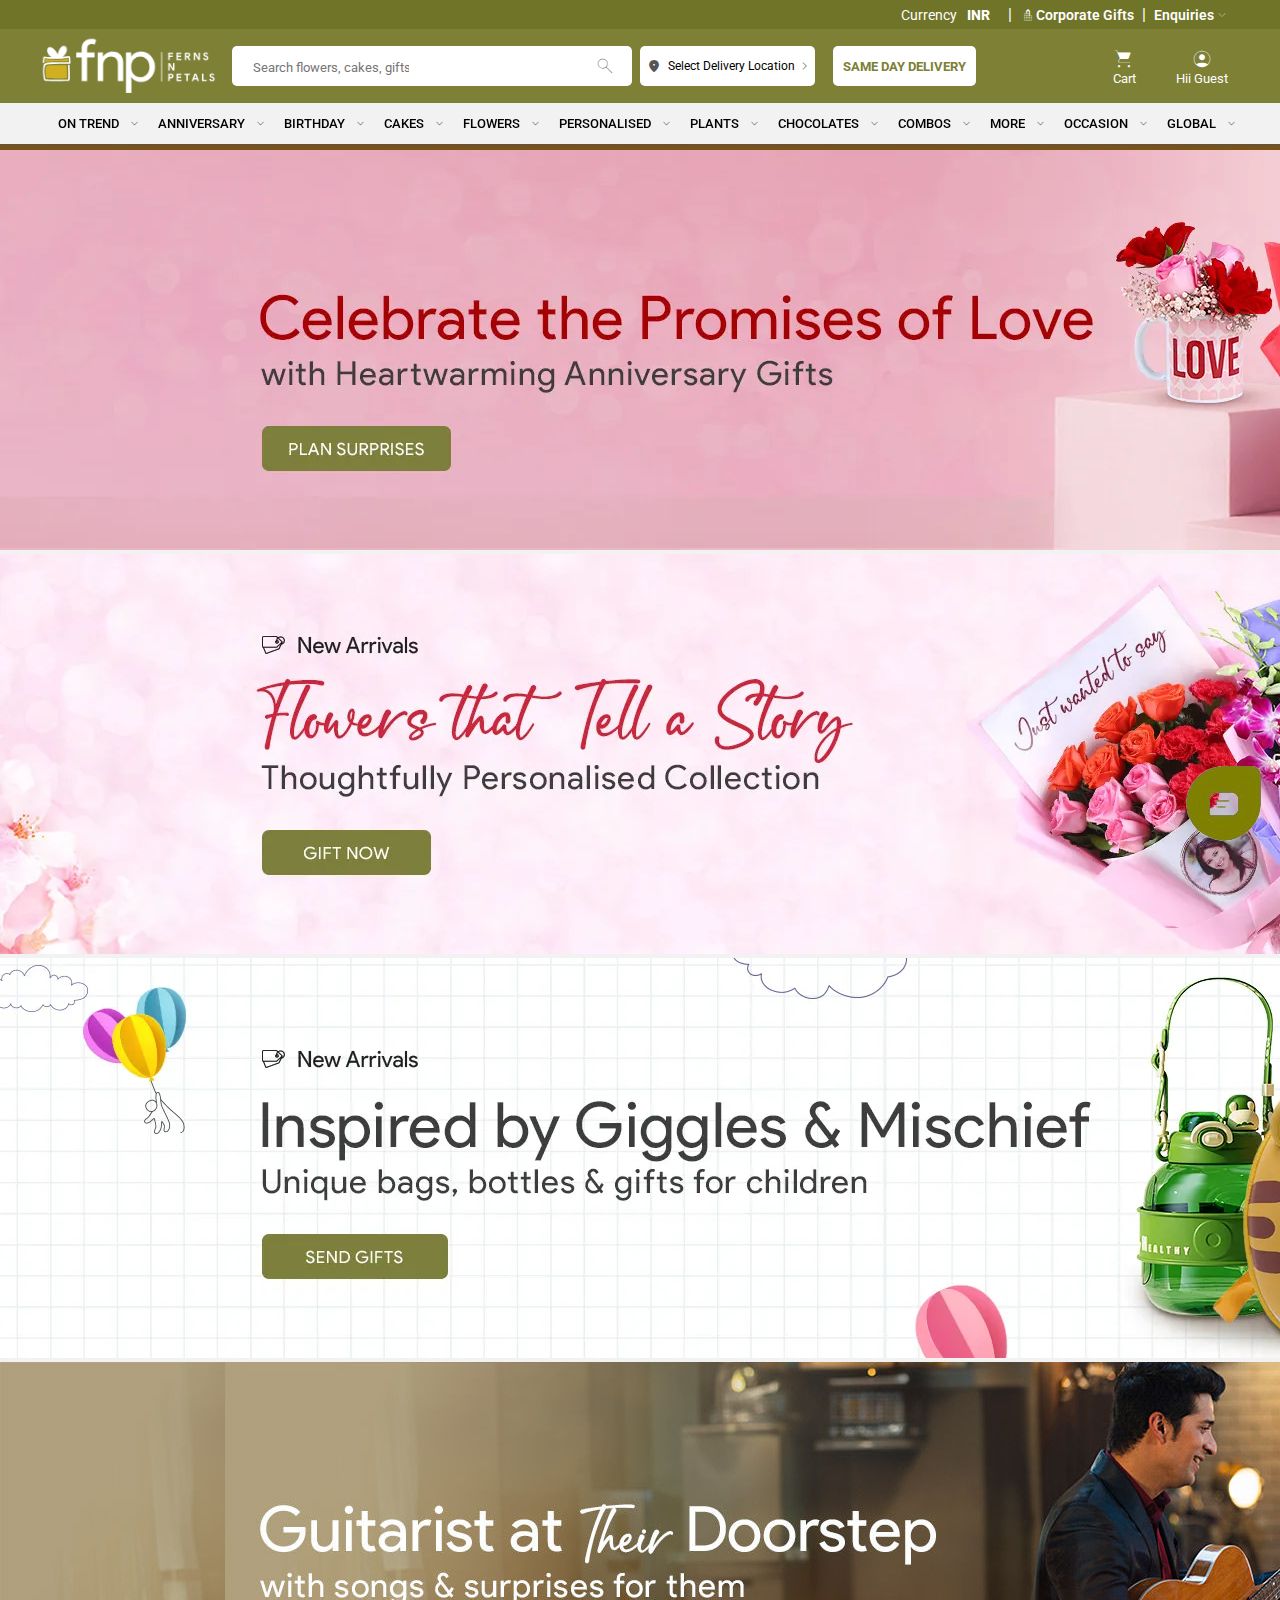
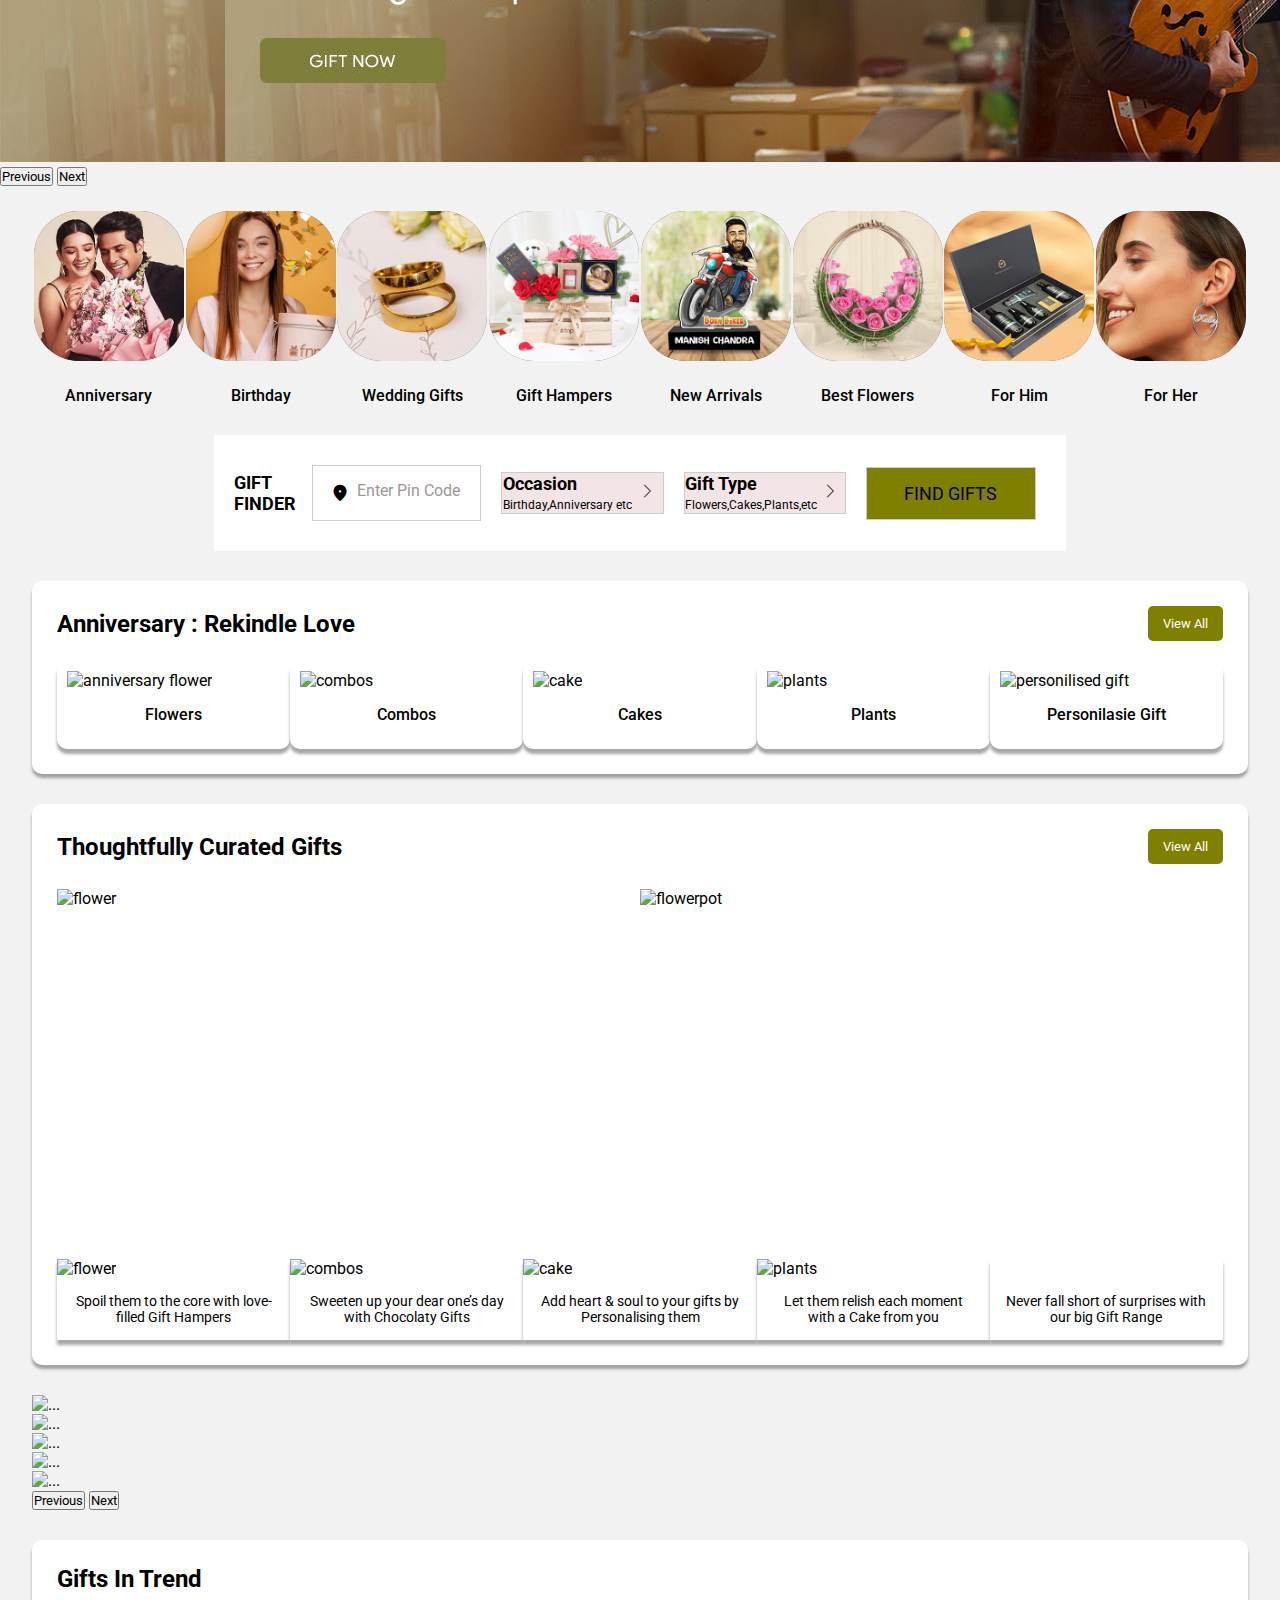
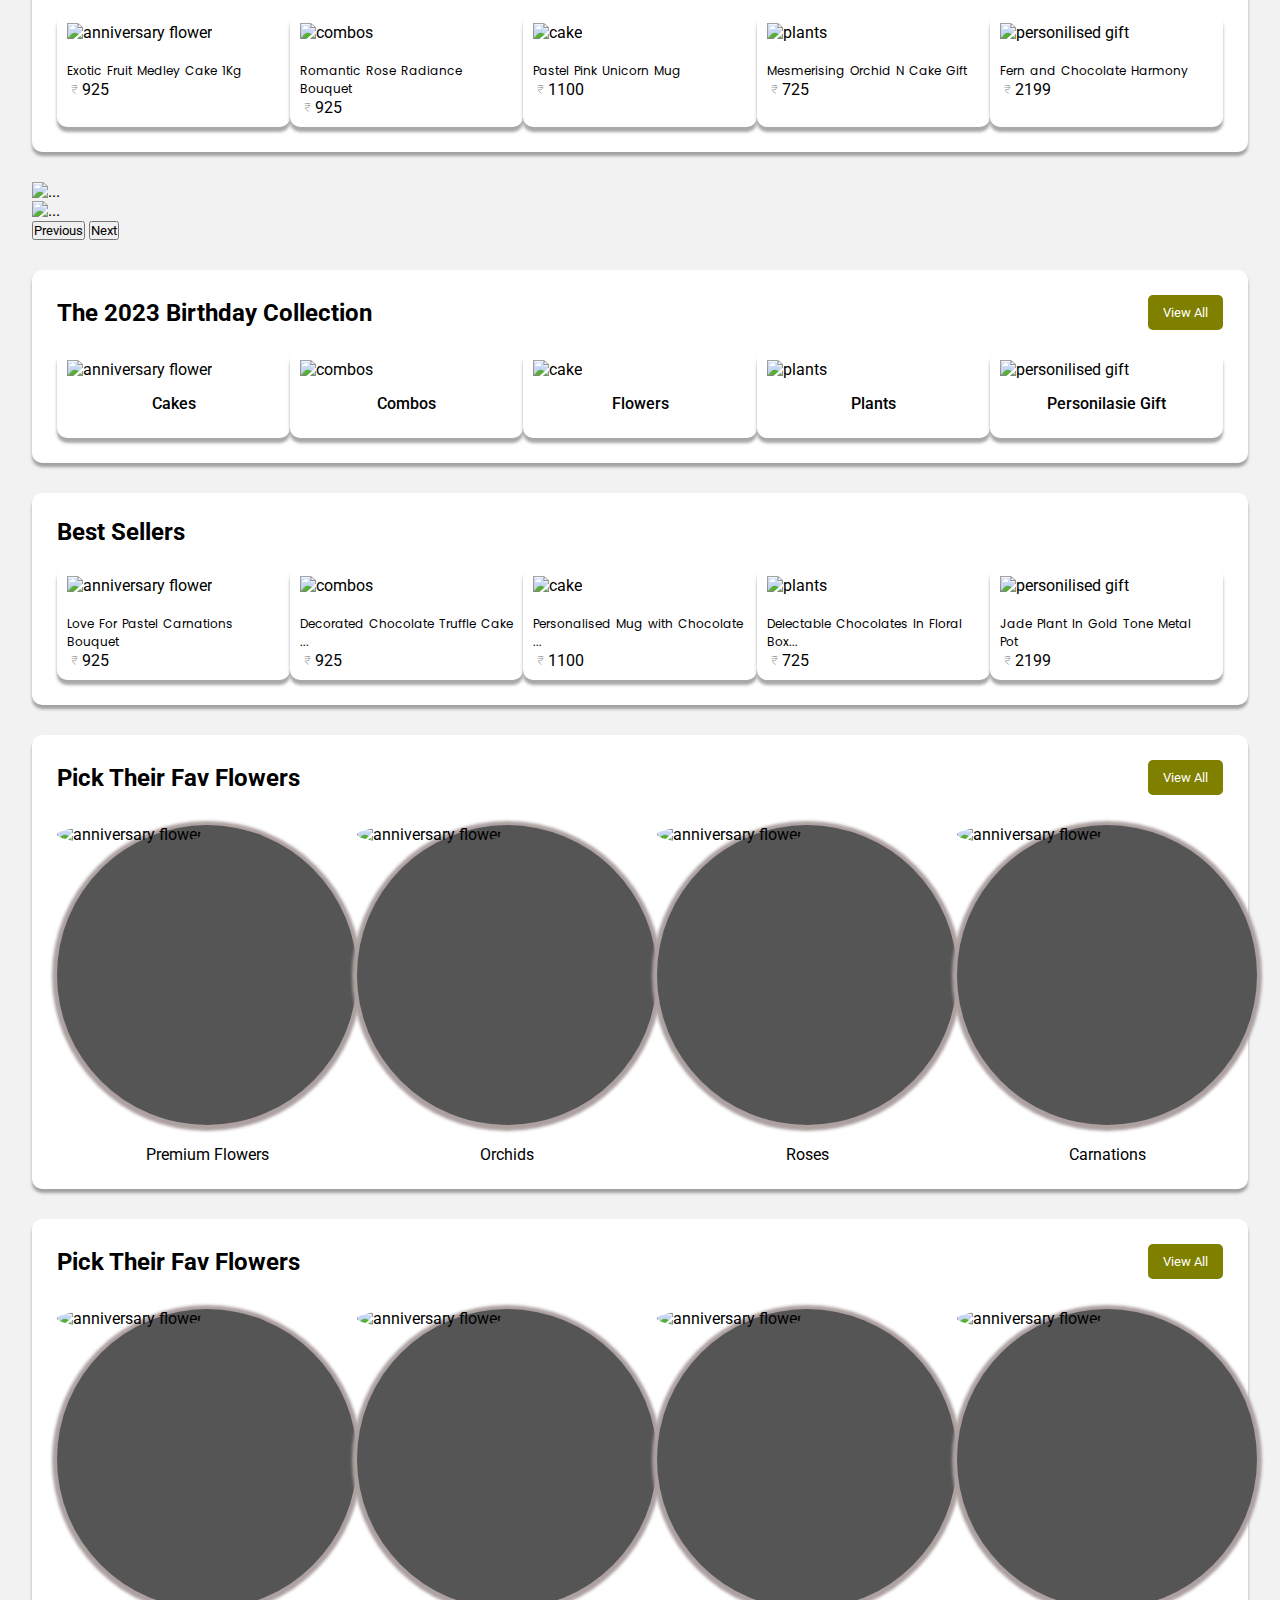
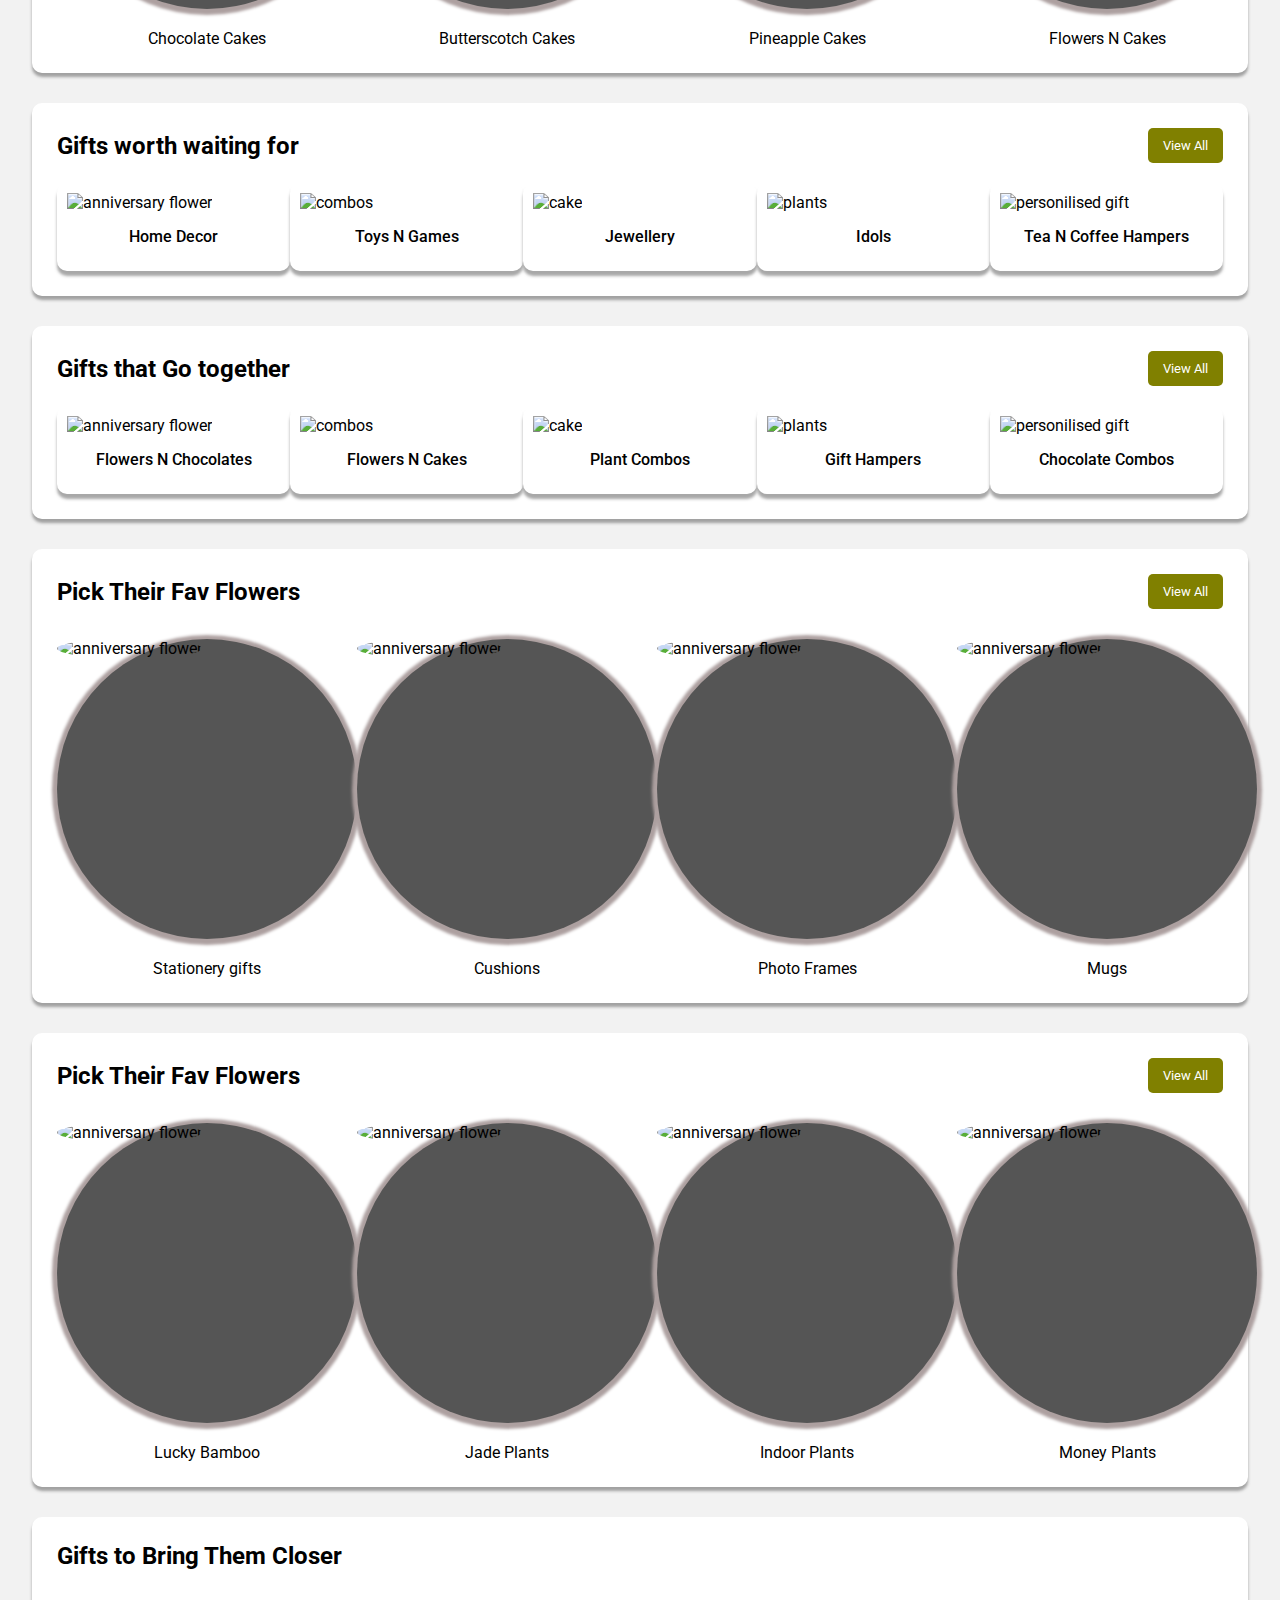
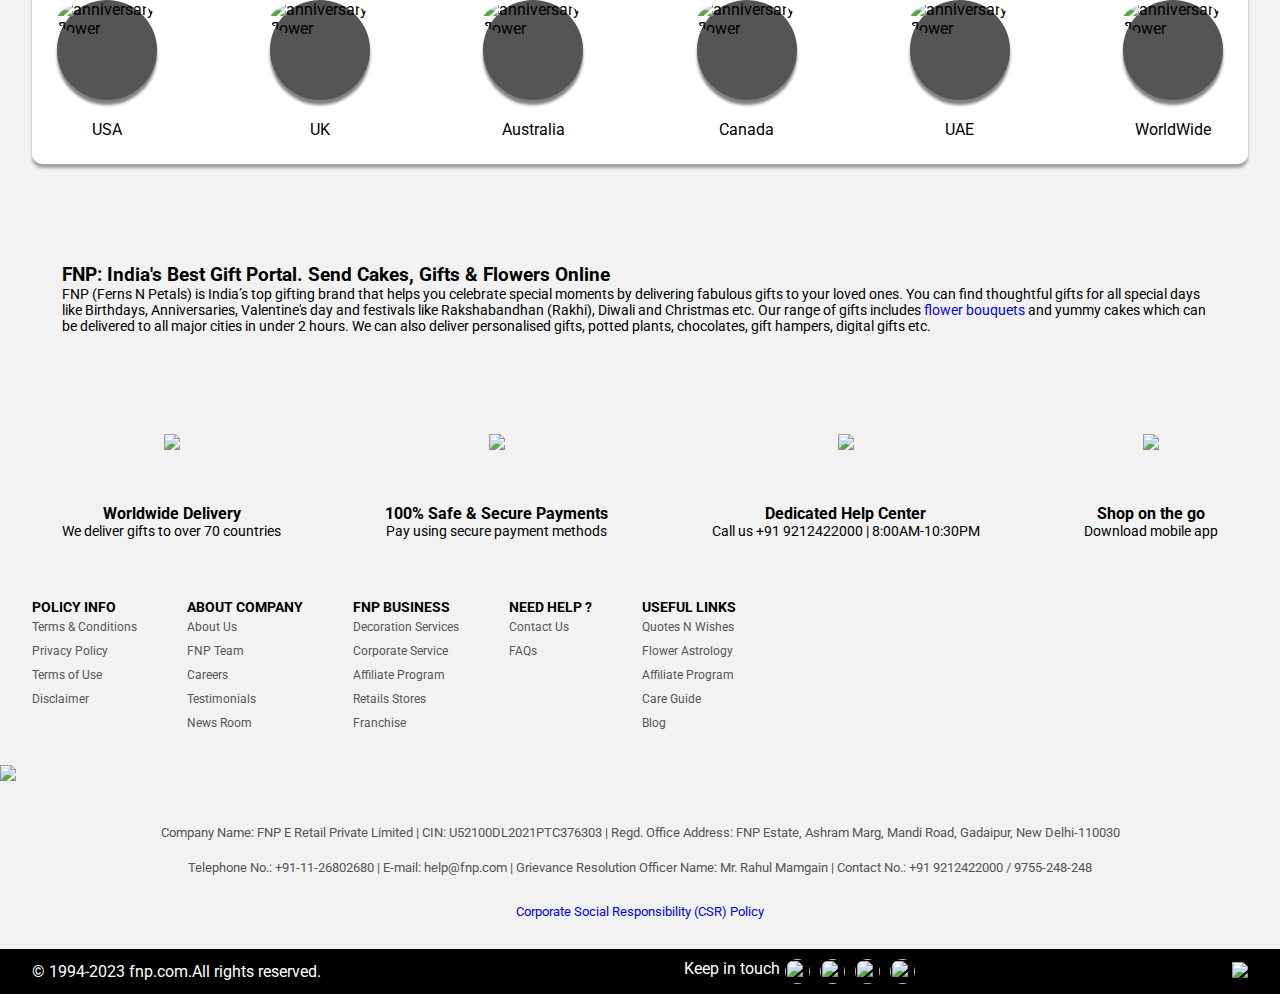
==== commit cd466571: "makeing changes" ====
--- a/index.html
+++ b/index.html
@@ -61,7 +61,7 @@
             <div class="maintoolbar">
                 <div class="front">
                     <div class="logo">
-                        <img src="./images/fnplogo.png" alt="fnp_logo">
+                        <img  src="./images/fnplogo.png" alt="fnp_logo">
                     </div>
                     <div class="input_icon_wrapper">
                             <form method="" action="">
@@ -210,7 +210,7 @@
         </section>
     <main>
         <div class="sub-main">
-                 <!-- image 1st-->
+                 <!-- image 1st sectiopn1 circle imgs-->
         <section>
             <div class="img-sec-start1">
                  <div class="img-section1">
@@ -284,9 +284,9 @@
             </div>
          </section>
          <!-- ====================== -->
-         <!-- 3rd section -->
+         <!-- 4th section -->
          <section>
-             <div class="gift-finder-box">
+            <div class="gift-finder-box">
                  <h3>gift finder</h3>
                  <div class="gift-finder"></div>
                  <div class="pincode s-container">
@@ -295,38 +295,36 @@
                      </i>
                      <p>enter pin code</p>
                  </div>
-                 <div class="Occasion s-container">
-                     <div class="inner-text">
-                         <h3>Occasion</h3>
-                         <div class="text-icon">
-                             <p>Birthday,Anniversary etc</p>
-                             <i class="material-symbols-outlined forward_icon l_icon">
+                <div class="type-gift-con s-container">
+                    <div class="gift-type">
+                        <div class="inner-text">
+                            <h3>Occasion</h3>
+                            <span>Birthday,Anniversary etc</span>
+                        </div>
+                        <div class="icon">
+                            <i class="material-symbols-outlined forward_icon l_icon">
                                  arrow_forward_ios
-                             </i>
-                         </div>
-                         
-                     </div>
-                     
-                 </div>
-                 <div class="gift-type s-container">
-                     <div class="inner-text">
-                         <div class="text">
-                             <h3>gift type</h3>
-                         <p>Flowers,Cakes,Plants,etc</p>
-                         </div>
-                         
-                         <div class="icon">
-                             <i class="material-symbols-outlined forward_icon l_icon">
-                             arrow_forward_ios
-                             </i>
-                         </div>
-                         
-                     </div>
-                 </div>
+                            </i>
+                        </div>
+                    </div>
+                </div>
+                <div class="type-gift-con s-container">
+                    <div class="gift-type">
+                        <div class="inner-text">
+                            <h3>gift type</h3>
+                            <span>Flowers,Cakes,Plants,etc</span>
+                        </div>
+                        <div class="icon">
+                            <i class="material-symbols-outlined forward_icon l_icon">
+                                 arrow_forward_ios
+                            </i>
+                        </div>
+                    </div>
+                </div>
                  <div class="find-gifts s-container">
                      <p>find gifts</p>
                  </div>
-             </div>
+            </div>
          </section>
          <!-- ====================== -->
 
@@ -725,7 +723,7 @@
             </section>
             <!-- section 10 end start Best Sellers (gifts isn trend) ************************-->
              <!-- ====================== -->
-            <!-- section 11  start Best Sellers (gifts isn trend)-->
+            <!-- section 11  Pick Their Fav Flowers-->
             <section>
                 <div class="anniversary-box">
                     <div class="heading-button">
@@ -776,7 +774,7 @@
                     </div>
                 </div>
             </section>
-            <!-- section 11  end Best Sellers (gifts isn trend) ***********-->
+            <!-- section 11  Pick Their Fav Flowers) ***********-->
             <!-- ====================== -->
             <!-- section 12  start Bakery-Fresh Cakes (Pick Their Fav Flowers)-->
             <section>
--- a/css/style.css
+++ b/css/style.css
@@ -13,8 +13,7 @@
 }
 
 body{
-    background-color: #555555;
-    /* position: relative; */
+    background-color: #f2f2f2 !important;
 }
 
 p{
@@ -121,6 +120,10 @@
     width: 100%;
 }
 
+.logo>img:hover{
+    cursor: pointer;
+}
+
 .input_icon_wrapper{
     display: flex;
     background-color: rgb(255,255,255);
@@ -168,6 +171,10 @@
     font-size: 10px;
 } 
 
+.location:hover{
+ cursor: pointer;
+}
+
 .icon_text{
     font-family: 'Roboto', sans-serif;
     font-size: 12px;
@@ -192,6 +199,9 @@
     font-weight: 700;
 }
 
+.location:hover{
+    cursor: pointer;
+   }
 /*main nav 2npart*/
 
 .end{
@@ -211,6 +221,9 @@
 .endbox>p{
     font-size: 13px;
     font-weight: 400;
+}
+.endbox:hover{
+    cursor: pointer;
 }
 
  /*header categories */
@@ -253,10 +266,10 @@
     background-color: rgb(124, 84, 25);
 }
 /* main */
-main{
-   
+/* main{
+    max-width: 1024;
     background-color: #f2f2f2;
-}
+} */
 .sub-main{
     width: 95%;
     margin: auto;
@@ -289,16 +302,21 @@
     border-radius: 30%;
 }
 
+.img-section1>a>figure>img:hover{
+    cursor: pointer;
+}
+
 .img-section1>a>p{
     text-transform: capitalize;
     font-size: 16px;
     font-weight: 500;
     font-family: 'Roboto', sans-serif;
 }
+/*section  4*/
 
 .gift-finder-box{
     width: 70%;
-    background-color: aqua;
+    background-color: white;
     margin: auto;
     margin-top: 30px;
     margin-bottom: 20px;
@@ -308,13 +326,24 @@
     padding: 20px;
 }
 
+.gift-finder-box>h3{
+    text-transform: uppercase;
+    font-size: 18px;
+}
+
+.gift-finder-box>h3:hover{
+    cursor: default;
+}
 .s-container{
-    border: 2px solid black;
+    border: 1px solid #cccccc;
     width: 250px;
     margin: 10px;
-    flex-wrap: wrap;
-}
-
+}
+
+.s-container:hover{
+    opacity: 0.5;
+    cursor: pointer;
+}
 .pincode{
     display: flex;
     justify-content: flex-start;
@@ -326,35 +355,14 @@
     color: #a19696;
 }
 
-.inner-text{
-    display: flex;
-    flex-direction: column;
-    justify-content: flex-start;
-}
-
-.inner-text>h3{
-    font-size: 18px;
-    text-transform: capitalize;
-}
-
-.inner-text>.text{
-    display: flex;
-    flex-direction: column;
-    justify-content: flex-start;
-}
-.inner-text>h3{
-    font-size: 18px;
-    font-weight: 500;
-}
-
-.text-icon{
-    display: flex;
-
-}
 .gift-type{
-
-}
-
+    display: flex;
+    justify-content: space-around;
+    align-items: center;
+    align-content: center;
+}
+
+/**gift type**/
 .find-gifts{
     display: flex;
     justify-content: center;
@@ -362,8 +370,24 @@
     background-color: rgb(128,128,0);
 }
 
+.inner-text>h3{
+    font-size: 18px !important;
+    text-transform: capitalize;
+}
+
+.type-gift-con{
+    background-color: rgb(243, 229, 229);
+}
+.inner-text>span{
+    font-size: 12px;
+   
+}
 .find-gifts>p{
     text-transform: uppercase;
+    font-size: 18px;
+}
+
+.icon>i{
     font-size: 18px;
 }
 
@@ -417,6 +441,13 @@
 
 .main-img-placed>img{
     width: 100%;
+    /* transition: all ease-in-out 0.25s; */
+}
+/* *************************************************************************/
+.main-img-placed>img:hover{
+    cursor: pointer;
+    transform: scale(1.01);
+    
 }
 .sub-heading{
     padding: 15px;
@@ -511,9 +542,12 @@
     height: 300px;
     width: 300px;
     margin: 30px 0px 20px 0px;
-    /* box-shadow: 0px 10px 3px 5px grey; */
-}
-
+    box-shadow: 0px 1px 3px 5px rgb(173, 160, 160); 
+}
+.main-img-placed-sec11:hover{
+    cursor: pointer;
+    transform: scale(1.01);
+}
 .main-img-placed-sec11>img{
     width: 100%;
     border-radius: 50%;
@@ -532,8 +566,8 @@
     background-color: #555555;
     height: 100px;
     width: 100px;
-    margin: 30px 0px 20px 0px;
-    /* box-shadow: 0px 10px 3px 5px grey; */
+     margin: 30px 0px 20px 0px; 
+   box-shadow: 0px 5px 3px grey;
 }
 
 .sub-heading-sec17>p{
@@ -544,6 +578,11 @@
     height: 100px;
     width: 100px;
     border-radius: 50%;
+}
+
+.main-img-placed-sec17>img:hover{
+    cursor: pointer;
+    transform: scalex(1.05);
 }
 /* section 18 */
 
@@ -581,6 +620,10 @@
     height: 70px;
     display: flex;
     justify-content: center;
+}
+
+.image-icon>img:hover{
+    cursor: pointer;
 }
 
 .cs{
@@ -711,6 +754,10 @@
     width: 25px;
     height: 25px;
 }
+
+.sub-part-img>.img-icon>img:hover{
+    cursor: pointer;
+}
 /* chat  */
 .chat-icon-user{
     display: flex;
@@ -718,4 +765,17 @@
     position: fixed;
     bottom: 50px;
     right: 10px;
+}
+
+.chat-icon-user>img:hover{
+    cursor: pointer;
+}
+
+/*********************/
+@media screen and (max-width:1024px){
+    
+.sub-categories>a {
+    font-size: 10px;
+    font-weight: 500;
+}
 }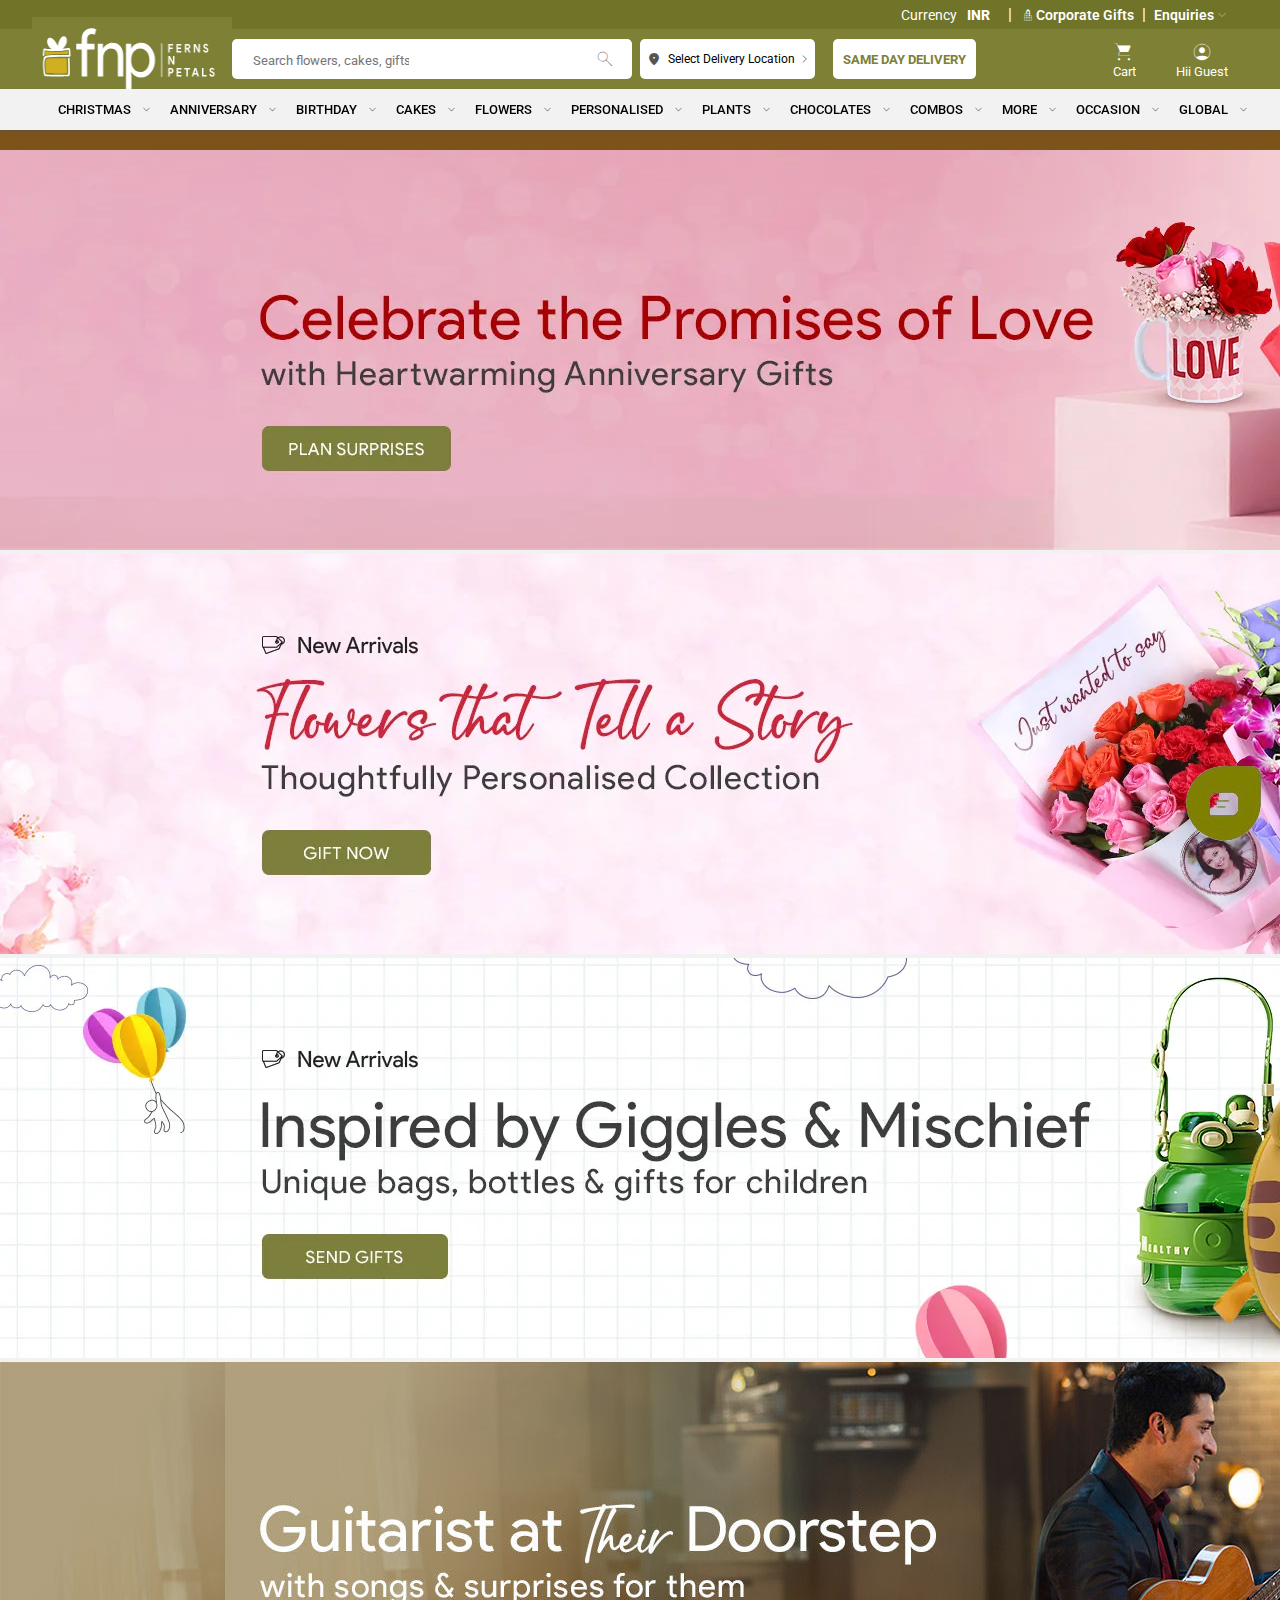
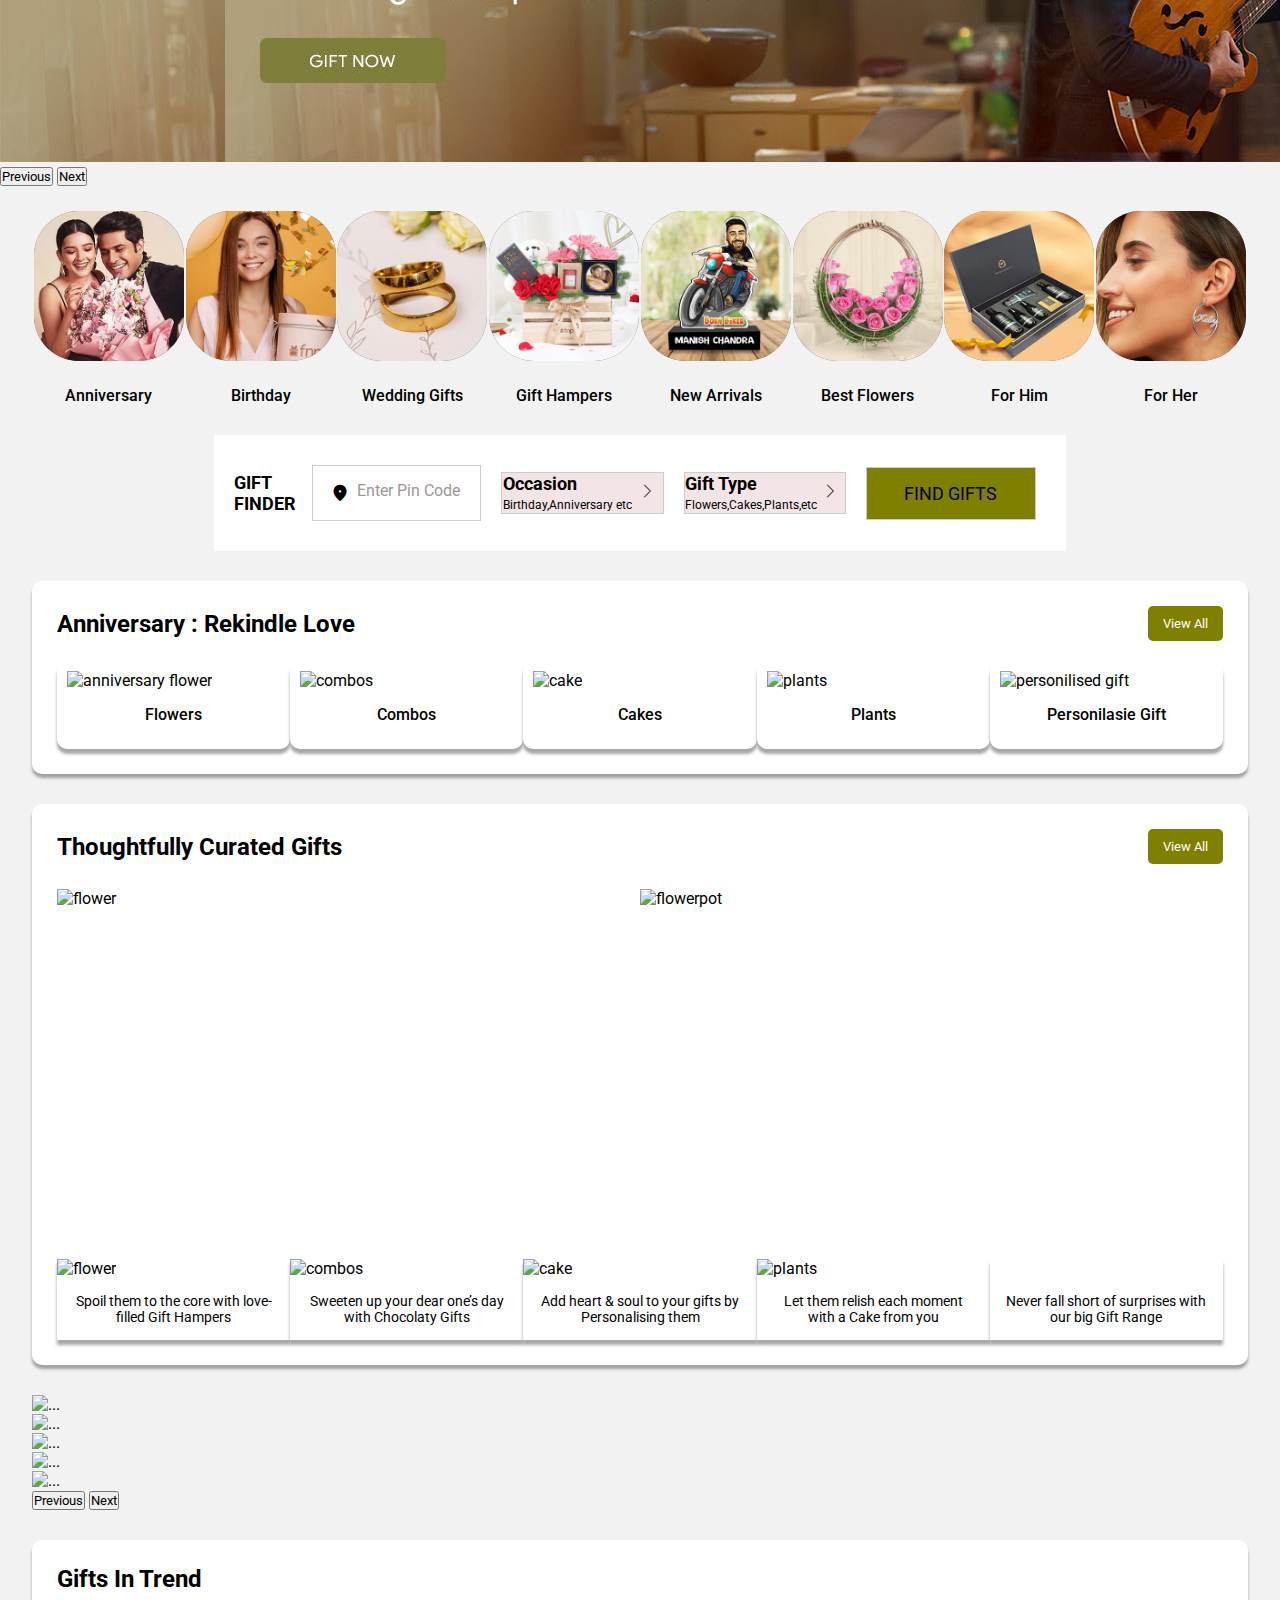
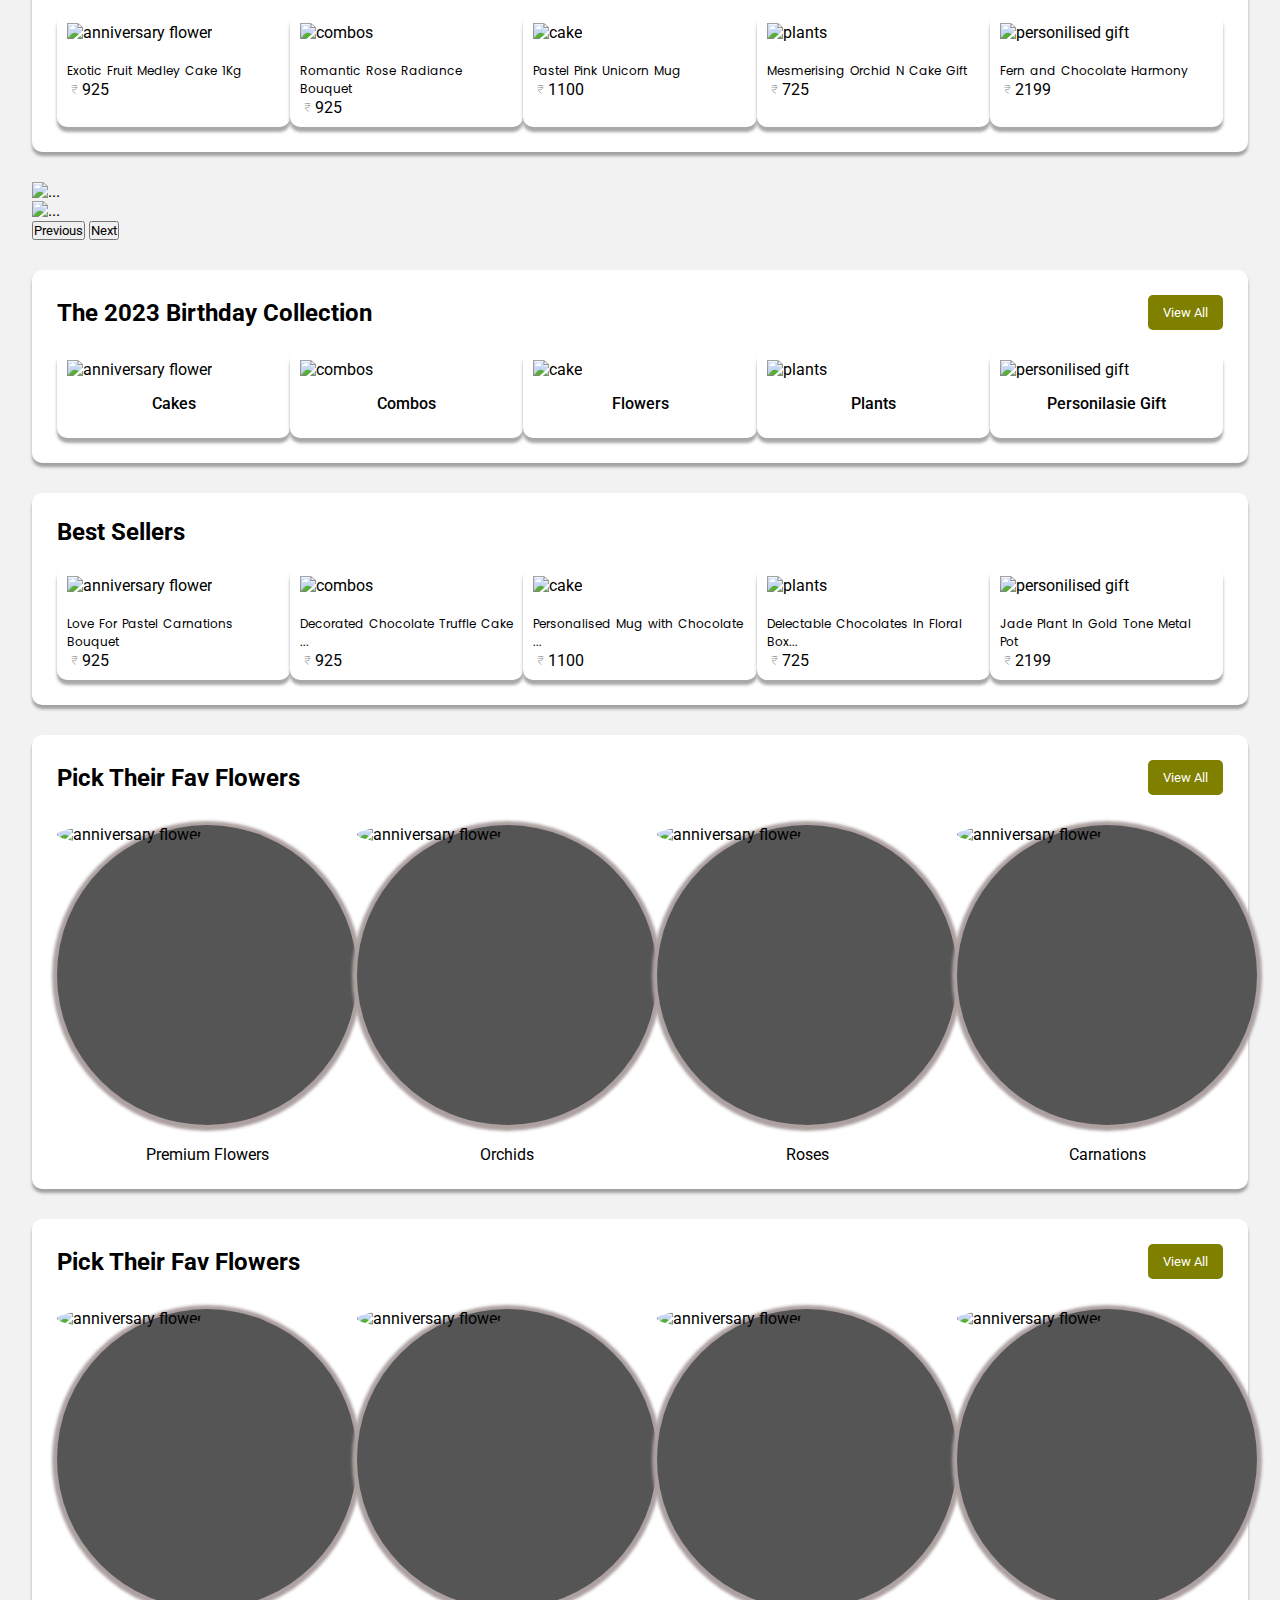
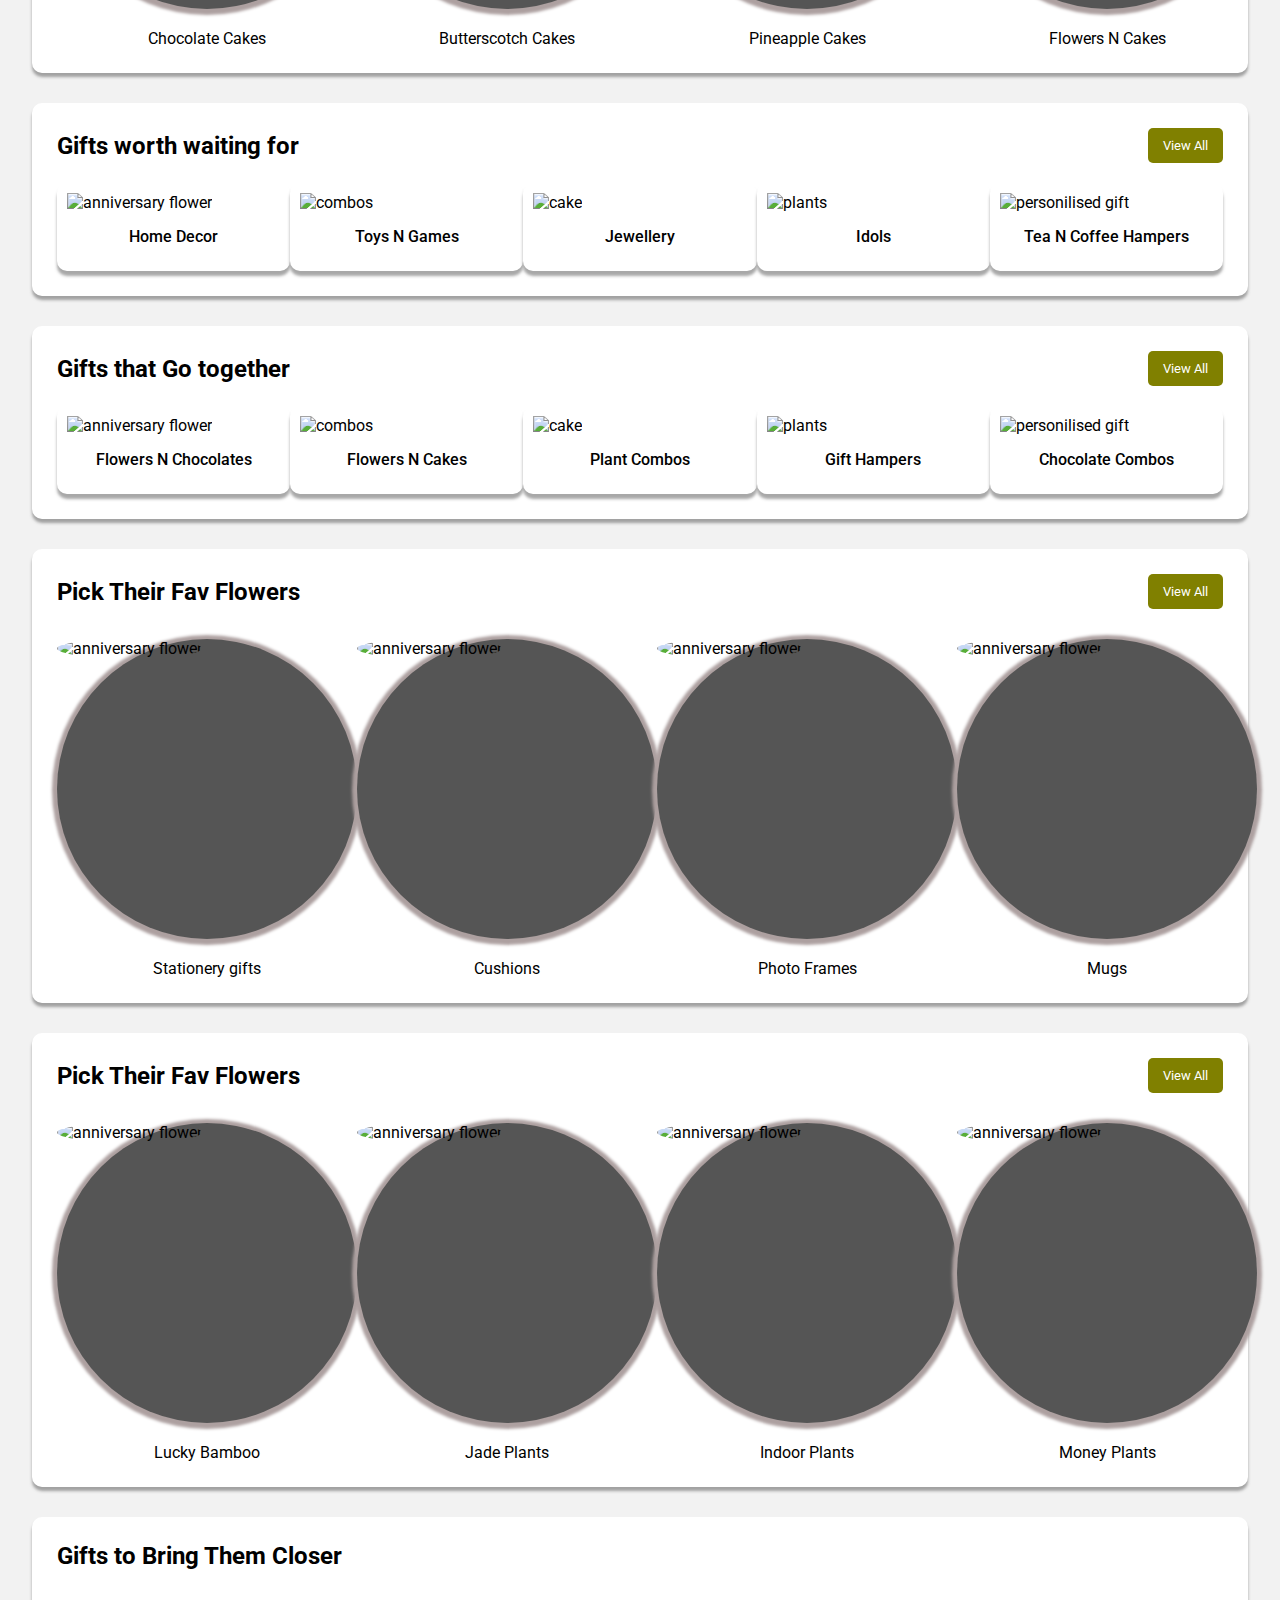
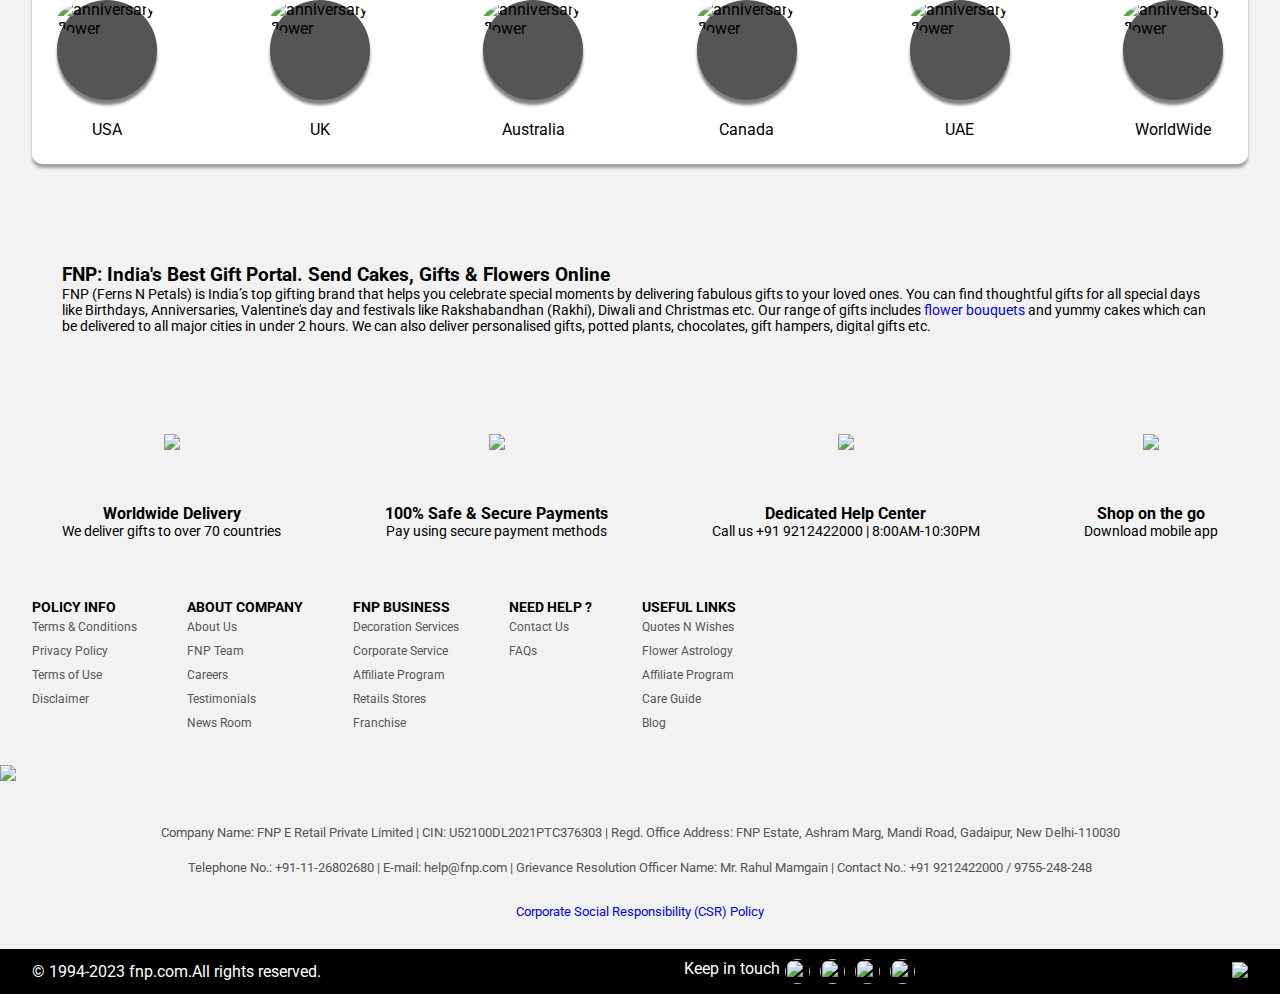
==== commit 990f25d9: "making changes" ====
--- a/index.html
+++ b/index.html
@@ -104,7 +104,7 @@
         <!-- categories -->
         <div class="categories">
             <div class="sub-categories">
-                <a href="#">on trend</a>
+                <a href="">christmas</a>
                 <i class="material-symbols-outlined expand_more_icon">
                     expand_more
                 </i>
--- a/css/style.css
+++ b/css/style.css
@@ -104,6 +104,7 @@
     align-items: center;
     width: 95%;
     margin: auto;
+    height: 60px;
 }
 
 .front{
@@ -118,6 +119,7 @@
 
 .logo>img{
     width: 100%;
+    height: 80px;
 }
 
 .logo>img:hover{
@@ -770,12 +772,3 @@
 .chat-icon-user>img:hover{
     cursor: pointer;
 }
-
-/*********************/
-@media screen and (max-width:1024px){
-    
-.sub-categories>a {
-    font-size: 10px;
-    font-weight: 500;
-}
-}